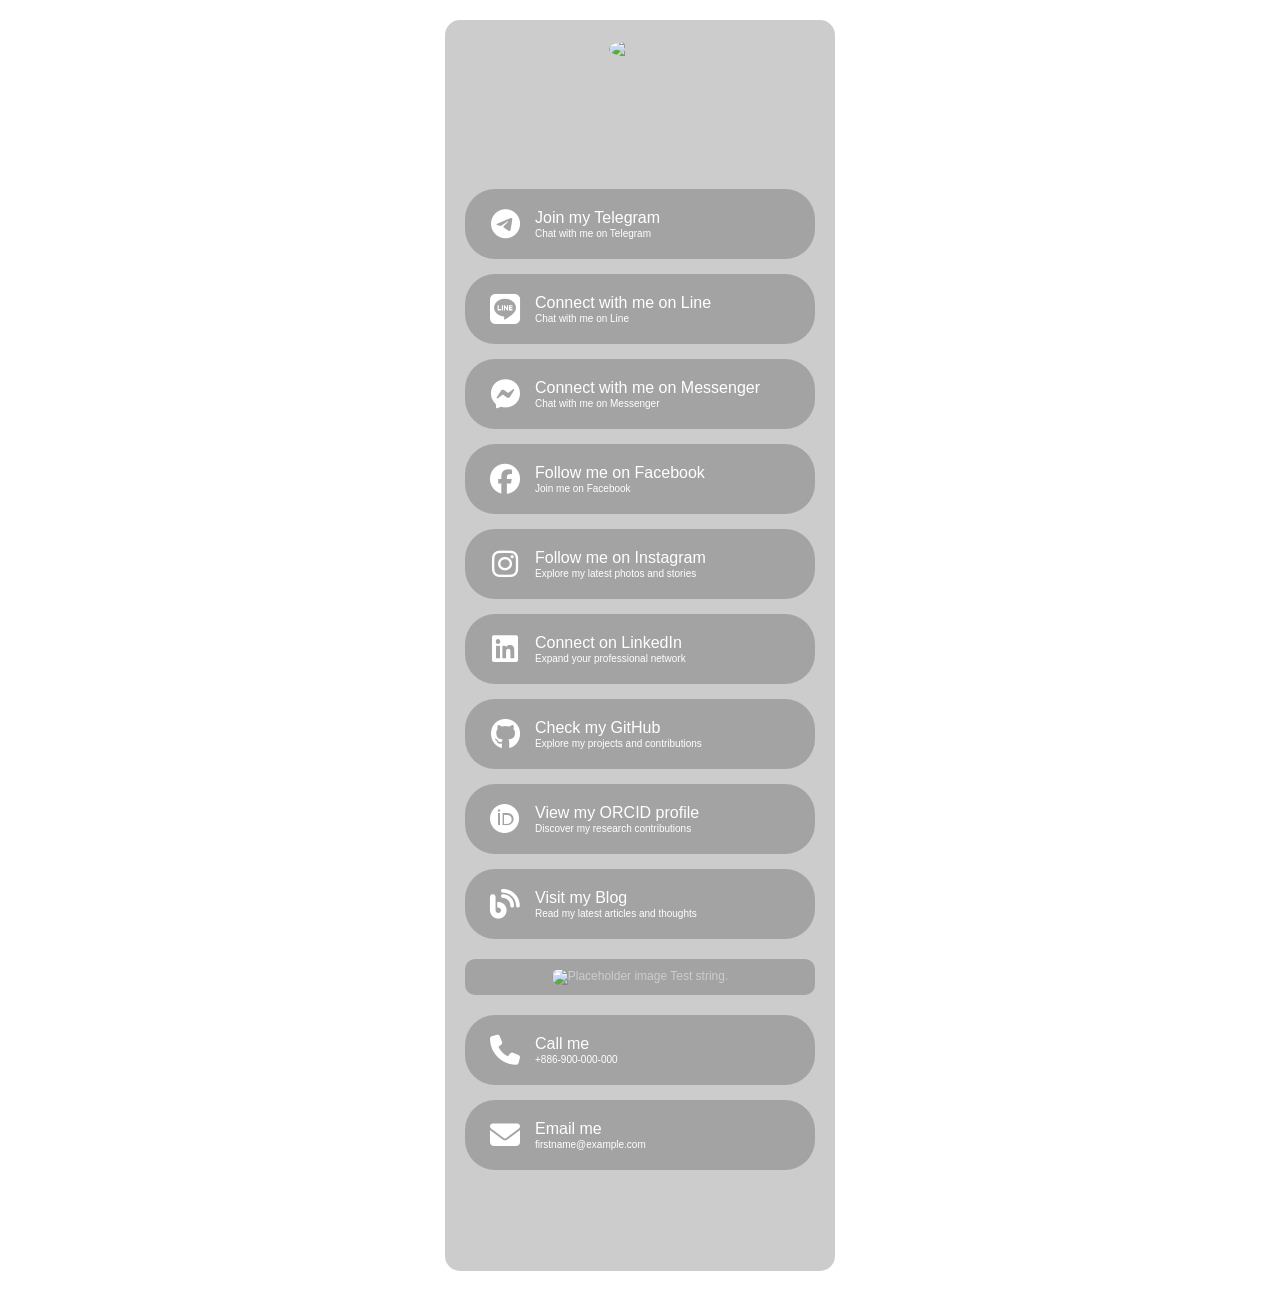
==== index.html @ 539fe985 "✨ Fitst commit." ====
<!DOCTYPE html>
<html lang="en">

<head>
    <meta charset="UTF-8">

    <!-- Page title. -->
    <title>Your page.</title>

    <!-- Use a custom image for the favicon. -->
    <!-- <link rel="icon" href="./assets/avatar.128.png"> -->

    <!-- Use an emoji for the favicon. -->
    <!-- Reference: https://css-tricks.com/emoji-as-a-favicon/ -->
    <link rel="icon"
        href="data:image/svg+xml,<svg xmlns=%22http://www.w3.org/2000/svg%22 viewBox=%220 0 100 100%22><text y=%22.9em%22 font-size=%2290%22>🎓</text></svg>">

    <link rel="stylesheet" href="https://cdnjs.cloudflare.com/ajax/libs/font-awesome/6.6.0/css/all.min.css">

    <style>
        body {

            /* Use a solid color for the background. */
            background-color: #222;

            /* Use a custom image for the background. */
            background: url('./assets/background.jpg') no-repeat center center fixed;

            align-items: center;
            background-size: cover;
            color: #ccc;
            display: flex;
            font-family: Arial, sans-serif;
            justify-content: center;
            margin: 0;
            min-height: 100vh;
        }

        a {
            color: #ccc;
        }

        .container {
            background: #0003;
            border-radius: 15px;
            margin: 20px 20px;
            padding: 20px;
            text-align: center;
            width: 350px;
        }

        .avatar {
            border-radius: 50%;
            height: 120px;
            margin-bottom: 15px;
            width: 120px;
        }

        header h1 {
            margin: 0;
            font-size: 24px;
        }

        header p {
            margin: 0;
            font-size: 16px;
        }

        p.intro {
            font-size: 14px;
            margin-bottom: 20px;
        }

        .block {
            margin-bottom: 20px;
        }

        .link-block a {
            align-items: center;
            background-color: #0003;
            border-radius: 30px;
            color: white;
            display: flex;
            font-size: 16px;
            justify-content: flex-start;
            margin-bottom: 15px;
            min-height: 70px;
            /* 保證按鈕高度足夠放兩行文字 */
            padding: 0 10px 0 10px;
            text-decoration: none;
            transition: background-color 0.3s;
        }

        .link-block a:hover {
            background-color: #0006;
            box-shadow: 0 0 10px #0006;
        }

        .link-block a i {
            font-size: 30px;
            width: 60px;
            text-align: center;
        }

        .link-block .text {
            display: flex;
            flex-direction: column;
            justify-content: center;
            text-align: left;
        }

        .link-block .text .main {
            font-size: 16px;
            line-height: 1.2;
        }

        .link-block .text .sub {
            font-size: 10px;
            line-height: 1.2;
        }

        .image-block a {
            display: block;
            background-color: #0003;
            /* border: 1px solid #ccc; */
            padding: 10px;
            border-radius: 10px;
            text-decoration: none;
            /* color: #333; */
            transition: box-shadow 0.3s;
            font-size: 12px;
        }

        .image-block img {
            width: 100%;
            border-radius: 10px;
        }

        .image-block a:hover {
            background-color: #0006;
            box-shadow: 0 0 10px #0006;
        }

        .empty-block {
            height: 10px;
            /* background-color: #F00; */
        }
    
        p.small-text {
            font-size: 12px;
            line-height: 0.3;
        }
    </style>
</head>

<body>
    <div class="container">
        <!-- Gravatar avatar. -->
        <!-- The link should be https://docs.gravatar.com/api/avatars/images/{hash256_of_your_email}?=120 -->
        <!-- Reference: https://docs.gravatar.com/api/avatars/images/ -->

        <img src="https://gravatar.com/avatar/000000000000000000000000000000000000000000000000000000?s=120"
            alt="Avatar" class="avatar">

        <!-- Name -->
        <header>
            <h1>你的名字</h1>
            <p>Your Name</p>
        </header>

        <!-- Introduction -->
        <p class="intro">Here can give you a brief introduction.<br />
            If it's a little longer, it can be branched.</p>
    
        <!-- Text Block -->
        <!-- <div class="text-block">
            <p>This is a text block where you can write some information or description about yourself or your projects.
            </p>
        </div> -->

        <div class="link-block block">

            <a href="https://t.me/" target="_blank">
                <i class="fab fa-telegram"></i>
                <div class="text">
                    <div class="main">Join my Telegram</div>
                    <div class="sub">Chat with me on Telegram</div>
                </div>
            </a>

            <a href="https://line.me/" target="_blank">
                <i class="fab fa-line"></i>
                <div class="text">
                    <div class="main">Connect with me on Line</div>
                    <div class="sub">Chat with me on Line</div>
                </div>
            </a>

            <a href="https://m.me/" target="_blank">
                <i class="fab fa-facebook-messenger"></i>
                <div class="text">
                    <div class="main">Connect with me on Messenger</div>
                    <div class="sub">Chat with me on Messenger</div>
                </div>
            </a>

            <a href="https://www.facebook.com/" target="_blank">
                <i class="fab fa-facebook"></i>
                <div class="text">
                    <div class="main">Follow me on Facebook</div>
                    <div class="sub">Join me on Facebook</div>
                </div>
            </a>

            <a href="https://www.instagram.com/" target="_blank">
                <i class="fab fa-instagram"></i>
                <div class="text">
                    <div class="main">Follow me on Instagram</div>
                    <div class="sub">Explore my latest photos and stories</div>
                </div>
            </a>

            <a href="https://linkedin.com" target="_blank">
                <i class="fab fa-linkedin"></i>
                <div class="text">
                    <div class="main">Connect on LinkedIn</div>
                    <div class="sub">Expand your professional network</div>
                </div>
            </a>

            <a href="https://github.com/" target="_blank">
                <i class="fab fa-github"></i>
                <div class="text">
                    <div class="main">Check my GitHub</div>
                    <div class="sub">Explore my projects and contributions</div>
                </div>
            </a>

            <a href="https://orcid.org/0000-0000-0000-0000" target="_blank">
                <i class="fab fa-orcid"></i>
                <div class="text">
                    <div class="main">View my ORCID profile</div>
                    <div class="sub">Discover my research contributions</div>
                </div>
            </a>

            <a href="https://undecv.github.io" target="_blank">
                <i class="fa-solid fa-blog"></i>
                <div class="text">
                    <div class="main">Visit my Blog</div>
                    <div class="sub">Read my latest articles and thoughts</div>
                </div>
            </a>

        </div>

        
        <!-- Image Link Block -->
        <div class="image-block block">
            <a href="https://placeholder.com" target="_blank">
                <img src="https://via.placeholder.com/320x180" alt="Placeholder image">
                Test string.
            </a>
        </div>
        
        <div class="link-block block">

            <a href="tel:+886900000000" target="_blank">
                <i class="fa-solid fa-phone"></i>
                <div class="text">
                    <div class="main">Call me</div>
                    <div class="sub">+886-900-000-000</div>
                </div>
            </a>

            <a href="mailto:firstname@example.com" target="_blank">
                <i class="fa-solid fa-envelope"></i>
                <div class="text">
                    <div class="main">Email me</div>
                    <div class="sub">firstname@example.com</div>
                </div>
            </a>

        </div>

        <!-- Empty Block -->
        <div class="empty-block"></div>

        <!-- Text Block -->
        <div class="text-block block">
            <p class="small-text">Webpage design by <a href="https://github.com/undecv">undecV</a>.</p>
            <p class="small-text">You can indicate copyright here.</a>
            </p>
        </div>

    </div>
</body>

</html>
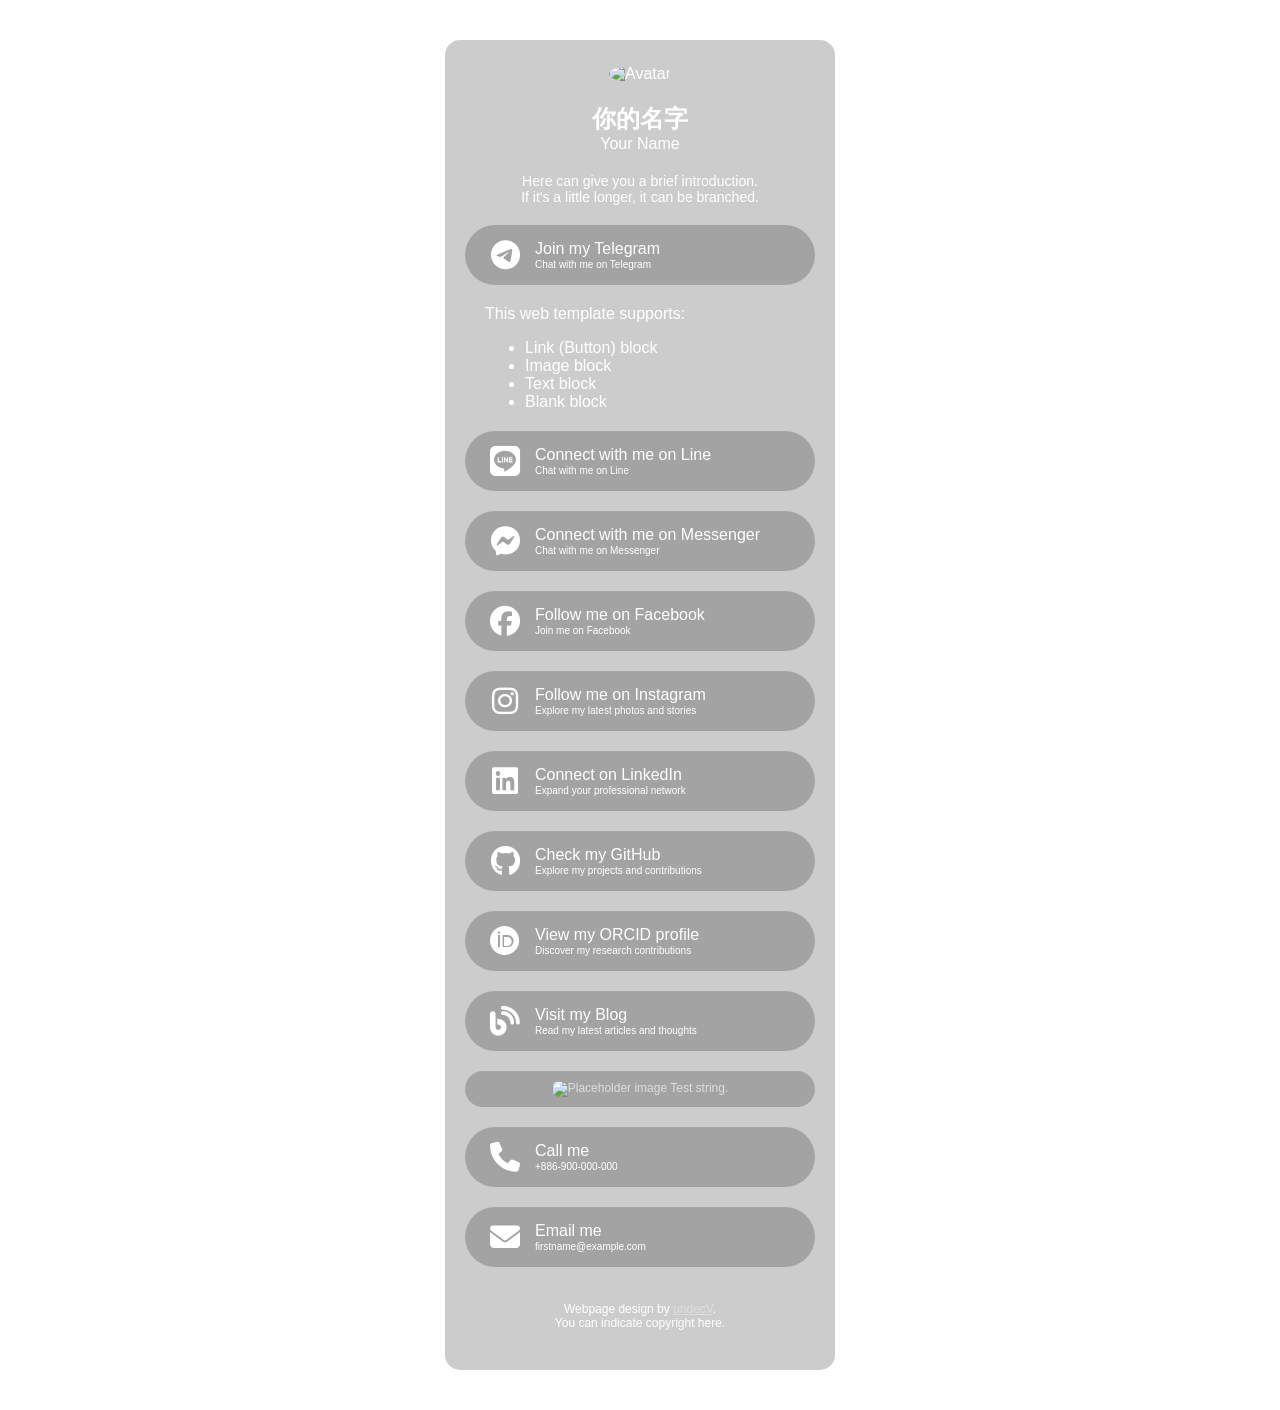
==== commit 3af55e69: "Improve the design." ====
--- a/index.html
+++ b/index.html
@@ -19,16 +19,16 @@
 
     <style>
         body {
-
             /* Use a solid color for the background. */
             background-color: #222;
 
             /* Use a custom image for the background. */
-            background: url('./assets/background.jpg') no-repeat center center fixed;
+            /* background: url('./assets/background.jpg') no-repeat center center fixed; */
+            background: url(https://placehold.co/1920x1080) no-repeat center center fixed;
 
             align-items: center;
             background-size: cover;
-            color: #ccc;
+            color: white;
             display: flex;
             font-family: Arial, sans-serif;
             justify-content: center;
@@ -37,42 +37,70 @@
         }
 
         a {
-            color: #ccc;
+            color: #ddd;
         }
 
         .container {
             background: #0003;
             border-radius: 15px;
-            margin: 20px 20px;
+            margin: 40px 20px;
             padding: 20px;
             text-align: center;
             width: 350px;
+            backdrop-filter: blur(3px);
         }
 
         .avatar {
             border-radius: 50%;
             height: 120px;
-            margin-bottom: 15px;
+            margin: 5px 0 20px 0;
             width: 120px;
         }
 
-        header h1 {
+        header {
+            text-align: center;
+        }
+
+        .block {
+            margin-bottom: 20px;
+        }
+
+        .blank-block {
+            height: 5px;
+            margin-bottom: 10px;
+            /* background-color: #F00; */
+        }
+
+        .text-block {
+            text-align: center;
+            padding: 0 20px 0 20px;
+            font-size: 16px;
+            /* background-color: #F00; */
+        }
+        
+        .text-block p {
+            margin: 0;
+        }
+
+        .text-block.left {
+            text-align: left;
+        }
+        .text-block.small {
+            font-size: 14px;
+        }
+
+        .text-block header h1 {
             margin: 0;
             font-size: 24px;
         }
 
-        header p {
+        .text-block header p {
             margin: 0;
             font-size: 16px;
         }
 
-        p.intro {
-            font-size: 14px;
-            margin-bottom: 20px;
-        }
-
-        .block {
-            margin-bottom: 20px;
+        .text-block footer {
+            font-size: 12px;
         }
 
         .link-block a {
@@ -84,7 +112,7 @@
             font-size: 16px;
             justify-content: flex-start;
             margin-bottom: 15px;
-            min-height: 70px;
+            min-height: 60px;
             /* 保證按鈕高度足夠放兩行文字 */
             padding: 0 10px 0 10px;
             text-decoration: none;
@@ -124,7 +152,7 @@
             background-color: #0003;
             /* border: 1px solid #ccc; */
             padding: 10px;
-            border-radius: 10px;
+            border-radius: 30px;
             text-decoration: none;
             /* color: #333; */
             transition: box-shadow 0.3s;
@@ -133,22 +161,12 @@
 
         .image-block img {
             width: 100%;
-            border-radius: 10px;
+            border-radius: 20px;
         }
 
         .image-block a:hover {
             background-color: #0006;
             box-shadow: 0 0 10px #0006;
-        }
-
-        .empty-block {
-            height: 10px;
-            /* background-color: #F00; */
-        }
-    
-        p.small-text {
-            font-size: 12px;
-            line-height: 0.3;
         }
     </style>
 </head>
@@ -159,19 +177,22 @@
         <!-- The link should be https://docs.gravatar.com/api/avatars/images/{hash256_of_your_email}?=120 -->
         <!-- Reference: https://docs.gravatar.com/api/avatars/images/ -->
 
-        <img src="https://gravatar.com/avatar/000000000000000000000000000000000000000000000000000000?s=120"
-            alt="Avatar" class="avatar">
+        <img src="https://gravatar.com/avatar/000000000000000000000000000000000000000000000000000000?s=120" alt="Avatar"
+            class="avatar">
 
         <!-- Name -->
-        <header>
-            <h1>你的名字</h1>
-            <p>Your Name</p>
-        </header>
-
-        <!-- Introduction -->
-        <p class="intro">Here can give you a brief introduction.<br />
-            If it's a little longer, it can be branched.</p>
-    
+        <div class="text-block block">
+            <header>
+                <h1>你的名字</h1>
+                <p>Your Name</p>
+            </header>
+        </div>
+
+        <!-- Text Block -->
+        <div class="text-block block small">
+            <p>Here can give you a brief introduction.<br />If it's a little longer, it can be branched.</p>
+        </div>
+
         <!-- Text Block -->
         <!-- <div class="text-block">
             <p>This is a text block where you can write some information or description about yourself or your projects.
@@ -179,7 +200,6 @@
         </div> -->
 
         <div class="link-block block">
-
             <a href="https://t.me/" target="_blank">
                 <i class="fab fa-telegram"></i>
                 <div class="text">
@@ -187,7 +207,20 @@
                     <div class="sub">Chat with me on Telegram</div>
                 </div>
             </a>
-
+        </div>
+
+        <!-- Text Block -->
+        <div class="text-block block left">
+            <p>This web template supports:</p>
+            <ul>
+                <li>Link (Button) block</li>
+                <li>Image block</li>
+                <li>Text block</li>
+                <li>Blank block</li>
+            </ul>
+        </div>
+
+        <div class="link-block block">
             <a href="https://line.me/" target="_blank">
                 <i class="fab fa-line"></i>
                 <div class="text">
@@ -195,7 +228,9 @@
                     <div class="sub">Chat with me on Line</div>
                 </div>
             </a>
-
+        </div>
+
+        <div class="link-block block">
             <a href="https://m.me/" target="_blank">
                 <i class="fab fa-facebook-messenger"></i>
                 <div class="text">
@@ -203,7 +238,9 @@
                     <div class="sub">Chat with me on Messenger</div>
                 </div>
             </a>
-
+        </div>
+
+        <div class="link-block block">
             <a href="https://www.facebook.com/" target="_blank">
                 <i class="fab fa-facebook"></i>
                 <div class="text">
@@ -211,7 +248,9 @@
                     <div class="sub">Join me on Facebook</div>
                 </div>
             </a>
-
+        </div>
+
+        <div class="link-block block">
             <a href="https://www.instagram.com/" target="_blank">
                 <i class="fab fa-instagram"></i>
                 <div class="text">
@@ -219,7 +258,9 @@
                     <div class="sub">Explore my latest photos and stories</div>
                 </div>
             </a>
-
+        </div>
+
+        <div class="link-block block">
             <a href="https://linkedin.com" target="_blank">
                 <i class="fab fa-linkedin"></i>
                 <div class="text">
@@ -227,7 +268,9 @@
                     <div class="sub">Expand your professional network</div>
                 </div>
             </a>
-
+        </div>
+
+        <div class="link-block block">
             <a href="https://github.com/" target="_blank">
                 <i class="fab fa-github"></i>
                 <div class="text">
@@ -235,7 +278,9 @@
                     <div class="sub">Explore my projects and contributions</div>
                 </div>
             </a>
-
+        </div>
+
+        <div class="link-block block">
             <a href="https://orcid.org/0000-0000-0000-0000" target="_blank">
                 <i class="fab fa-orcid"></i>
                 <div class="text">
@@ -243,7 +288,9 @@
                     <div class="sub">Discover my research contributions</div>
                 </div>
             </a>
-
+        </div>
+
+        <div class="link-block block">
             <a href="https://undecv.github.io" target="_blank">
                 <i class="fa-solid fa-blog"></i>
                 <div class="text">
@@ -251,20 +298,17 @@
                     <div class="sub">Read my latest articles and thoughts</div>
                 </div>
             </a>
-
-        </div>
-
-        
+        </div>
+
         <!-- Image Link Block -->
         <div class="image-block block">
-            <a href="https://placeholder.com" target="_blank">
-                <img src="https://via.placeholder.com/320x180" alt="Placeholder image">
+            <a href="https://placehold.co/" target="_blank">
+                <img src="https://placehold.co/320x180" alt="Placeholder image">
                 Test string.
             </a>
         </div>
-        
-        <div class="link-block block">
-
+
+        <div class="link-block block">
             <a href="tel:+886900000000" target="_blank">
                 <i class="fa-solid fa-phone"></i>
                 <div class="text">
@@ -272,7 +316,9 @@
                     <div class="sub">+886-900-000-000</div>
                 </div>
             </a>
-
+        </div>
+
+        <div class="link-block block">
             <a href="mailto:firstname@example.com" target="_blank">
                 <i class="fa-solid fa-envelope"></i>
                 <div class="text">
@@ -283,16 +329,16 @@
 
         </div>
 
-        <!-- Empty Block -->
-        <div class="empty-block"></div>
+        <!-- Blank Block -->
+        <div class="blank-block"></div>
 
         <!-- Text Block -->
         <div class="text-block block">
-            <p class="small-text">Webpage design by <a href="https://github.com/undecv">undecV</a>.</p>
-            <p class="small-text">You can indicate copyright here.</a>
-            </p>
-        </div>
-
+            <footer>
+                <p class="footer">Webpage design by <a href="https://github.com/undecv">undecV</a>.</p>
+                <p class="footer">You can indicate copyright here.</p>
+            </footer>
+        </div>
     </div>
 </body>
 
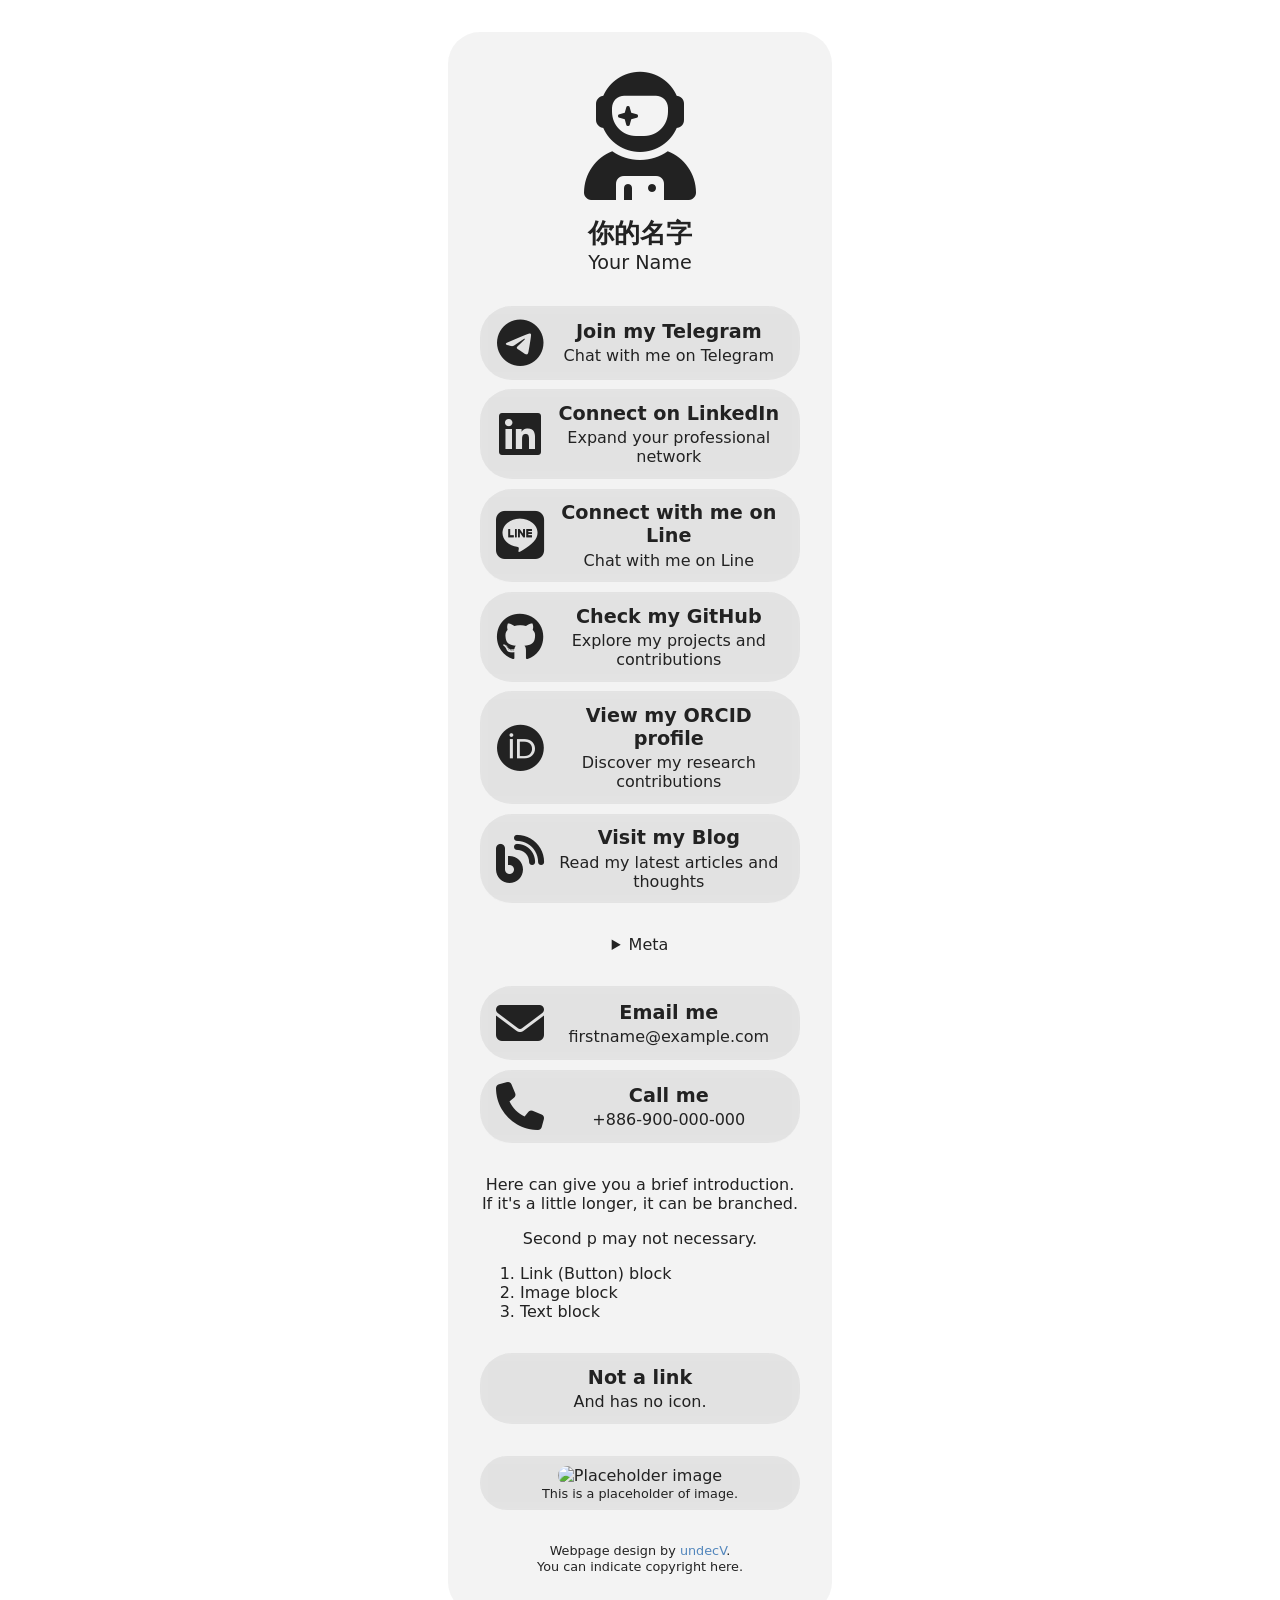
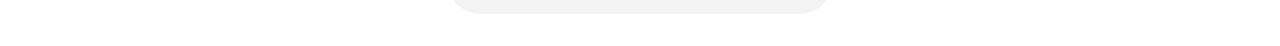
==== commit f22b30a4: "refactor(core): complete rewrite of the architecture" ====
--- a/index.html
+++ b/index.html
@@ -3,6 +3,7 @@
 
 <head>
     <meta charset="UTF-8">
+    <meta name="viewport" content="width=device-width, initial-scale=1.0">
 
     <!-- Page title. -->
     <title>Your page.</title>
@@ -15,328 +16,183 @@
     <link rel="icon"
         href="data:image/svg+xml,<svg xmlns=%22http://www.w3.org/2000/svg%22 viewBox=%220 0 100 100%22><text y=%22.9em%22 font-size=%2290%22>🎓</text></svg>">
 
-    <link rel="stylesheet" href="https://cdnjs.cloudflare.com/ajax/libs/font-awesome/6.6.0/css/all.min.css">
-
-    <style>
-        body {
-            /* Use a solid color for the background. */
-            background-color: #222;
-
-            /* Use a custom image for the background. */
-            /* background: url('./assets/background.jpg') no-repeat center center fixed; */
-            background: url(https://placehold.co/1920x1080) no-repeat center center fixed;
-
-            align-items: center;
-            background-size: cover;
-            color: white;
-            display: flex;
-            font-family: Arial, sans-serif;
-            justify-content: center;
-            margin: 0;
-            min-height: 100vh;
-        }
-
-        a {
-            color: #ddd;
-        }
-
-        .container {
-            background: #0003;
-            border-radius: 15px;
-            margin: 40px 20px;
-            padding: 20px;
-            text-align: center;
-            width: 350px;
-            backdrop-filter: blur(3px);
-        }
-
-        .avatar {
-            border-radius: 50%;
-            height: 120px;
-            margin: 5px 0 20px 0;
-            width: 120px;
-        }
-
-        header {
-            text-align: center;
-        }
-
-        .block {
-            margin-bottom: 20px;
-        }
-
-        .blank-block {
-            height: 5px;
-            margin-bottom: 10px;
-            /* background-color: #F00; */
-        }
-
-        .text-block {
-            text-align: center;
-            padding: 0 20px 0 20px;
-            font-size: 16px;
-            /* background-color: #F00; */
-        }
-        
-        .text-block p {
-            margin: 0;
-        }
-
-        .text-block.left {
-            text-align: left;
-        }
-        .text-block.small {
-            font-size: 14px;
-        }
-
-        .text-block header h1 {
-            margin: 0;
-            font-size: 24px;
-        }
-
-        .text-block header p {
-            margin: 0;
-            font-size: 16px;
-        }
-
-        .text-block footer {
-            font-size: 12px;
-        }
-
-        .link-block a {
-            align-items: center;
-            background-color: #0003;
-            border-radius: 30px;
-            color: white;
-            display: flex;
-            font-size: 16px;
-            justify-content: flex-start;
-            margin-bottom: 15px;
-            min-height: 60px;
-            /* 保證按鈕高度足夠放兩行文字 */
-            padding: 0 10px 0 10px;
-            text-decoration: none;
-            transition: background-color 0.3s;
-        }
-
-        .link-block a:hover {
-            background-color: #0006;
-            box-shadow: 0 0 10px #0006;
-        }
-
-        .link-block a i {
-            font-size: 30px;
-            width: 60px;
-            text-align: center;
-        }
-
-        .link-block .text {
-            display: flex;
-            flex-direction: column;
-            justify-content: center;
-            text-align: left;
-        }
-
-        .link-block .text .main {
-            font-size: 16px;
-            line-height: 1.2;
-        }
-
-        .link-block .text .sub {
-            font-size: 10px;
-            line-height: 1.2;
-        }
-
-        .image-block a {
-            display: block;
-            background-color: #0003;
-            /* border: 1px solid #ccc; */
-            padding: 10px;
-            border-radius: 30px;
-            text-decoration: none;
-            /* color: #333; */
-            transition: box-shadow 0.3s;
-            font-size: 12px;
-        }
-
-        .image-block img {
-            width: 100%;
-            border-radius: 20px;
-        }
-
-        .image-block a:hover {
-            background-color: #0006;
-            box-shadow: 0 0 10px #0006;
-        }
-    </style>
+    <link rel="stylesheet" href="https://cdnjs.cloudflare.com/ajax/libs/font-awesome/6.7.2/css/all.min.css"
+        integrity="sha512-Evv84Mr4kqVGRNSgIGL/F/aIDqQb7xQ2vcrdIwxfjThSH8CSR7PBEakCr51Ck+w+/U6swU2Im1vVX0SVk9ABhg=="
+        crossorigin="anonymous" referrerpolicy="no-referrer" />
+    <link rel="stylesheet" href="links.css">
 </head>
 
 <body>
     <div class="container">
-        <!-- Gravatar avatar. -->
-        <!-- The link should be https://docs.gravatar.com/api/avatars/images/{hash256_of_your_email}?=120 -->
-        <!-- Reference: https://docs.gravatar.com/api/avatars/images/ -->
-
-        <img src="https://gravatar.com/avatar/000000000000000000000000000000000000000000000000000000?s=120" alt="Avatar"
-            class="avatar">
-
-        <!-- Name -->
-        <div class="text-block block">
-            <header>
-                <h1>你的名字</h1>
-                <p>Your Name</p>
-            </header>
-        </div>
-
-        <!-- Text Block -->
-        <div class="text-block block small">
-            <p>Here can give you a brief introduction.<br />If it's a little longer, it can be branched.</p>
-        </div>
-
-        <!-- Text Block -->
-        <!-- <div class="text-block">
-            <p>This is a text block where you can write some information or description about yourself or your projects.
-            </p>
-        </div> -->
-
-        <div class="link-block block">
-            <a href="https://t.me/" target="_blank">
-                <i class="fab fa-telegram"></i>
-                <div class="text">
-                    <div class="main">Join my Telegram</div>
-                    <div class="sub">Chat with me on Telegram</div>
-                </div>
-            </a>
-        </div>
-
-        <!-- Text Block -->
-        <div class="text-block block left">
-            <p>This web template supports:</p>
-            <ul>
-                <li>Link (Button) block</li>
-                <li>Image block</li>
-                <li>Text block</li>
-                <li>Blank block</li>
-            </ul>
-        </div>
-
-        <div class="link-block block">
-            <a href="https://line.me/" target="_blank">
-                <i class="fab fa-line"></i>
-                <div class="text">
-                    <div class="main">Connect with me on Line</div>
-                    <div class="sub">Chat with me on Line</div>
-                </div>
-            </a>
-        </div>
-
-        <div class="link-block block">
-            <a href="https://m.me/" target="_blank">
-                <i class="fab fa-facebook-messenger"></i>
-                <div class="text">
-                    <div class="main">Connect with me on Messenger</div>
-                    <div class="sub">Chat with me on Messenger</div>
-                </div>
-            </a>
-        </div>
-
-        <div class="link-block block">
-            <a href="https://www.facebook.com/" target="_blank">
-                <i class="fab fa-facebook"></i>
-                <div class="text">
-                    <div class="main">Follow me on Facebook</div>
-                    <div class="sub">Join me on Facebook</div>
-                </div>
-            </a>
-        </div>
-
-        <div class="link-block block">
-            <a href="https://www.instagram.com/" target="_blank">
-                <i class="fab fa-instagram"></i>
-                <div class="text">
-                    <div class="main">Follow me on Instagram</div>
-                    <div class="sub">Explore my latest photos and stories</div>
-                </div>
-            </a>
-        </div>
-
-        <div class="link-block block">
-            <a href="https://linkedin.com" target="_blank">
-                <i class="fab fa-linkedin"></i>
-                <div class="text">
-                    <div class="main">Connect on LinkedIn</div>
-                    <div class="sub">Expand your professional network</div>
-                </div>
-            </a>
-        </div>
-
-        <div class="link-block block">
-            <a href="https://github.com/" target="_blank">
-                <i class="fab fa-github"></i>
-                <div class="text">
-                    <div class="main">Check my GitHub</div>
-                    <div class="sub">Explore my projects and contributions</div>
-                </div>
-            </a>
-        </div>
-
-        <div class="link-block block">
-            <a href="https://orcid.org/0000-0000-0000-0000" target="_blank">
-                <i class="fab fa-orcid"></i>
-                <div class="text">
-                    <div class="main">View my ORCID profile</div>
-                    <div class="sub">Discover my research contributions</div>
-                </div>
-            </a>
-        </div>
-
-        <div class="link-block block">
-            <a href="https://undecv.github.io" target="_blank">
-                <i class="fa-solid fa-blog"></i>
-                <div class="text">
-                    <div class="main">Visit my Blog</div>
-                    <div class="sub">Read my latest articles and thoughts</div>
-                </div>
-            </a>
-        </div>
-
-        <!-- Image Link Block -->
-        <div class="image-block block">
-            <a href="https://placehold.co/" target="_blank">
-                <img src="https://placehold.co/320x180" alt="Placeholder image">
-                Test string.
-            </a>
-        </div>
-
-        <div class="link-block block">
-            <a href="tel:+886900000000" target="_blank">
-                <i class="fa-solid fa-phone"></i>
-                <div class="text">
-                    <div class="main">Call me</div>
-                    <div class="sub">+886-900-000-000</div>
-                </div>
-            </a>
-        </div>
-
-        <div class="link-block block">
-            <a href="mailto:firstname@example.com" target="_blank">
-                <i class="fa-solid fa-envelope"></i>
-                <div class="text">
-                    <div class="main">Email me</div>
-                    <div class="sub">firstname@example.com</div>
-                </div>
-            </a>
-
-        </div>
-
-        <!-- Blank Block -->
-        <div class="blank-block"></div>
-
-        <!-- Text Block -->
-        <div class="text-block block">
-            <footer>
-                <p class="footer">Webpage design by <a href="https://github.com/undecv">undecV</a>.</p>
-                <p class="footer">You can indicate copyright here.</p>
+        <div class="section">
+            <div class="header-block">
+                <div class="icon">
+                    <!-- <img src="https://gravatar.com/avatar/000000000000000000000000000000000000000000000000000000?s=2048" alt="Avatar" class="avatar"> -->
+                    <i class="fa-solid fa-user-astronaut"></i>
+                </div>
+                <header class="text">
+                    <h1>你的名字</h1>
+                    <p>Your Name</p>
+                </header>
+            </div>
+        </div>
+
+        <div class="section">
+            <a class="link-block" href="https://t.me/" target="_blank">
+                <div class="icon">
+                    <i class="fab fa-telegram"></i>
+                </div>
+                <div class="text">
+                    <h2>Join my Telegram</h2>
+                    <p>Chat with me on Telegram</p>
+                </div>
+            </a>
+
+            <a class="link-block" href="https://linkedin.com" target="_blank">
+                <div class="icon">
+                    <i class="fab fa-linkedin"></i>
+                </div>
+                <div class="text">
+                    <h2>Connect on LinkedIn</h2>
+                    <p>Expand your professional network</p>
+                </div>
+            </a>
+
+            <a class="link-block" href="https://line.me/" target="_blank">
+                <div class="icon">
+                    <i class="fab fa-line"></i>
+                </div>
+                <div class="text">
+                    <h2>Connect with me on Line</h2>
+                    <p>Chat with me on Line</p>
+                </div>
+            </a>
+
+            <a class="link-block" href="https://github.com/" target="_blank">
+                <div class="icon">
+                    <i class="fab fa-github"></i>
+                </div>
+                <div class="text">
+                    <h2>Check my GitHub</h2>
+                    <p>Explore my projects and contributions</p>
+                </div>
+            </a>
+
+            <a class="link-block" href="https://orcid.org/0000-0000-0000-0000" target="_blank">
+                <div class="icon">
+                    <i class="fab fa-orcid"></i>
+                </div>
+                <div class="text">
+                    <h2>View my ORCID profile</h2>
+                    <p>Discover my research contributions</p>
+                </div>
+            </a>
+
+            <a class="link-block" href="https://undecv.github.io" target="_blank">
+                <div class="icon">
+                    <i class="fa-solid fa-blog"></i>
+                </div>
+                <div class="text">
+                    <h2>Visit my Blog</h2>
+                    <p>Read my latest articles and thoughts</p>
+                </div>
+            </a>
+        </div>
+
+        <details>
+            <summary>Meta</summary>
+            <div class="section">
+                <a class="link-block" href="https://m.me/" target="_blank">
+                    <div class="icon">
+                        <i class="fab fa-facebook-messenger"></i>
+                    </div>
+                    <div class="text">
+                        <h2>Connect with me on Messenger</h2>
+                        <p>Chat with me on Messenger</p>
+                    </div>
+                </a>
+
+                <a class="link-block" href="https://www.facebook.com/" target="_blank">
+                    <div class="icon">
+                        <i class="fab fa-facebook"></i>
+                    </div>
+                    <div class="text">
+                        <h2>Follow me on Facebook</h2>
+                        <p>Join me on Facebook</p>
+                    </div>
+                </a>
+
+                <a class="link-block" href="https://www.instagram.com/" target="_blank">
+                    <div class="icon">
+                        <i class="fab fa-instagram"></i>
+                    </div>
+                    <div class="text">
+                        <h2>Follow me on Instagram</h2>
+                        <p>Explore my latest photos and stories</p>
+                    </div>
+                </a>
+            </div>
+        </details>
+
+        <div class="section">
+            <a class="link-block" href="mailto:firstname@example.com" target="_blank">
+                <div class="icon">
+                    <i class="fa-solid fa-envelope"></i>
+                </div>
+                <div class="text">
+                    <h2>Email me</h2>
+                    <p>firstname@example.com</p>
+                </div>
+            </a>
+
+            <a class="link-block" href="tel:+886900000000" target="_blank">
+                <div class="icon">
+                    <i class="fa-solid fa-phone"></i>
+                </div>
+                <div class="text">
+                    <h2>Call me</h2>
+                    <p>+886-900-000-000</p>
+                </div>
+            </a>
+        </div>
+
+        <div class="section">
+            <article class="text-block">
+                <p>Here can give you a brief introduction.<br />
+                    If it's a little longer, it can be branched.</p>
+                <p>Second p may not necessary.</p>
+                <ol>
+                    <li>Link (Button) block</li>
+                    <li>Image block</li>
+                    <li>Text block</li>
+                </ol>
+            </article>
+        </div>
+
+        <div class="section">
+            <div class="link-block">
+                <div class="text">
+                    <h2>Not a link</h2>
+                    <p>And has no icon.</p>
+                </div>
+            </div>
+        </div>
+
+        <div class="section">
+            <a class="image-block" href="https://github.com/" target="_blank">
+                <div class="image">
+                    <img src="https://placehold.co/320x180" alt="Placeholder image">
+                </div>
+                <div class="text">
+                    <p><small>This is a placeholder of image.</small></p>
+                </div>
+            </a>
+        </div>
+
+        <div class="section">
+            <footer class="footer-block">
+                <p><small>Webpage design by <a href="https://github.com/undecv">undecV</a>.</small></p>
+                <p><small>You can indicate copyright here.</small></p>
             </footer>
         </div>
     </div>
--- a/links.css
+++ b/links.css
@@ -0,0 +1,207 @@
+:root {
+  --border-radius: 2rem;
+}
+
+:root {
+  --bg-color: #fff;
+  --text-color: #222;
+  --container-bg-color: #eeea;
+  --block-bg: #ddda;
+  --block-hover-bg: #ccca;
+  --link-color: #5286bc;
+  --link-active-color: #9c71b7;
+}
+
+@media (prefers-color-scheme: dark) {
+  :root {
+    --bg-color: #222;
+    --text-color: #fff;
+    --container-bg-color: #333a;
+    --block-bg: #444a;
+    --block-hover-bg: #555a;
+    --link-color: #8cb6e1;
+    --link-active-color: #cfabdf;
+  }
+}
+body {
+  background: url(https://placehold.co/1920x1080) no-repeat center center fixed;
+  margin: 0;
+  font-family: system-ui, sans-serif;
+  background-color: var(--bg-color);
+  background-size: cover;
+  display: flex;
+  justify-content: center;
+  align-items: center;
+  min-height: 100vh;
+  color: var(--text-color);
+}
+
+div.container {
+  background: var(--container-bg-color);
+  border-radius: var(--border-radius);
+  margin: 2rem 1rem;
+  padding: 2.5rem 2rem;
+  text-align: center;
+  min-width: 20rem;
+  width: 20rem;
+  -webkit-backdrop-filter: blur(3px);
+          backdrop-filter: blur(3px);
+  display: flex;
+  flex-direction: column;
+  justify-content: center;
+  gap: 2rem;
+}
+
+.header-block {
+  display: flex;
+  align-items: center;
+  flex-direction: column;
+  justify-content: center;
+}
+.header-block .icon {
+  display: flex;
+  align-items: center;
+  text-align: center;
+  margin: 0 0 1rem 0;
+}
+.header-block .icon img {
+  border-radius: 50%;
+  width: 8rem;
+  aspect-ratio: 1/1;
+  -o-object-fit: cover;
+     object-fit: cover;
+}
+.header-block .icon i {
+  font-size: 8rem;
+  color: var(--text-color);
+}
+.header-block .text h1 {
+  margin: 0;
+  font-size: 1.6em;
+}
+.header-block .text p {
+  margin: 0;
+  font-size: 1.2em;
+}
+
+.section {
+  display: flex;
+  flex-direction: column;
+  justify-content: center;
+  gap: 0.6rem;
+  height: auto;
+}
+
+.link-block {
+  border-radius: var(--border-radius);
+  background-color: var(--block-bg);
+  color: var(--text-color);
+  -webkit-backdrop-filter: blur(3px);
+          backdrop-filter: blur(3px);
+  display: flex;
+  align-items: center;
+  padding: 0.8rem 1rem;
+  text-decoration: none;
+  transition: background-color 0.3s ease;
+  max-width: 100%;
+  gap: 0.6rem;
+}
+.link-block:hover {
+  background-color: var(--block-hover-bg);
+  box-shadow: 0 0 1rem var(--block-hover-bg);
+}
+.link-block div.icon {
+  display: flex;
+  align-items: center;
+  justify-content: center;
+  width: 3rem;
+  text-align: center;
+}
+.link-block div.icon img {
+  border-radius: 50%;
+  width: 3rem;
+  aspect-ratio: 1/1;
+  -o-object-fit: cover;
+     object-fit: cover;
+}
+.link-block div.icon i {
+  font-size: 3rem;
+  width: 3rem;
+  text-align: center;
+  color: var(--text-color);
+}
+.link-block div.text {
+  display: flex;
+  flex-direction: column;
+  justify-content: center;
+  width: 100%;
+}
+.link-block div.text h2 {
+  font-weight: 600;
+  font-size: 1.2rem;
+  margin: 0 0 0.2rem 0;
+}
+.link-block div.text p {
+  font-size: 1rem;
+  margin: 0;
+}
+
+.text-block {
+  display: flex;
+  flex-direction: column;
+  justify-content: center;
+  gap: 1rem;
+}
+.text-block p {
+  margin: 0;
+}
+.text-block ul, .text-block ol {
+  margin: 0;
+  text-align: left;
+}
+
+.image-block {
+  border-radius: var(--border-radius);
+  background-color: var(--block-bg);
+  color: var(--text-color);
+  -webkit-backdrop-filter: blur(3px);
+          backdrop-filter: blur(3px);
+  align-items: center;
+  padding: 0.6rem 0.6rem;
+  text-decoration: none;
+  transition: background-color 0.3s ease;
+  max-width: 100%;
+}
+.image-block:hover {
+  background-color: var(--block-hover-bg);
+  box-shadow: 0 0 1rem var(--block-hover-bg);
+}
+.image-block .image img {
+  width: 100%;
+  border-radius: var(--border-radius);
+  -o-object-fit: cover;
+     object-fit: cover;
+}
+.image-block .text p {
+  color: var(--text-color);
+  margin: 0;
+  line-height: 1;
+}
+
+.footer-block p {
+  margin: 0;
+  line-height: 1;
+}
+
+details[open] > summary {
+  margin-bottom: 0.6rem;
+}
+
+small {
+  font-size: 0.8rem;
+}
+
+a {
+  color: var(--link-color);
+  text-decoration: none;
+}/*# sourceMappingURL=links.css.map */
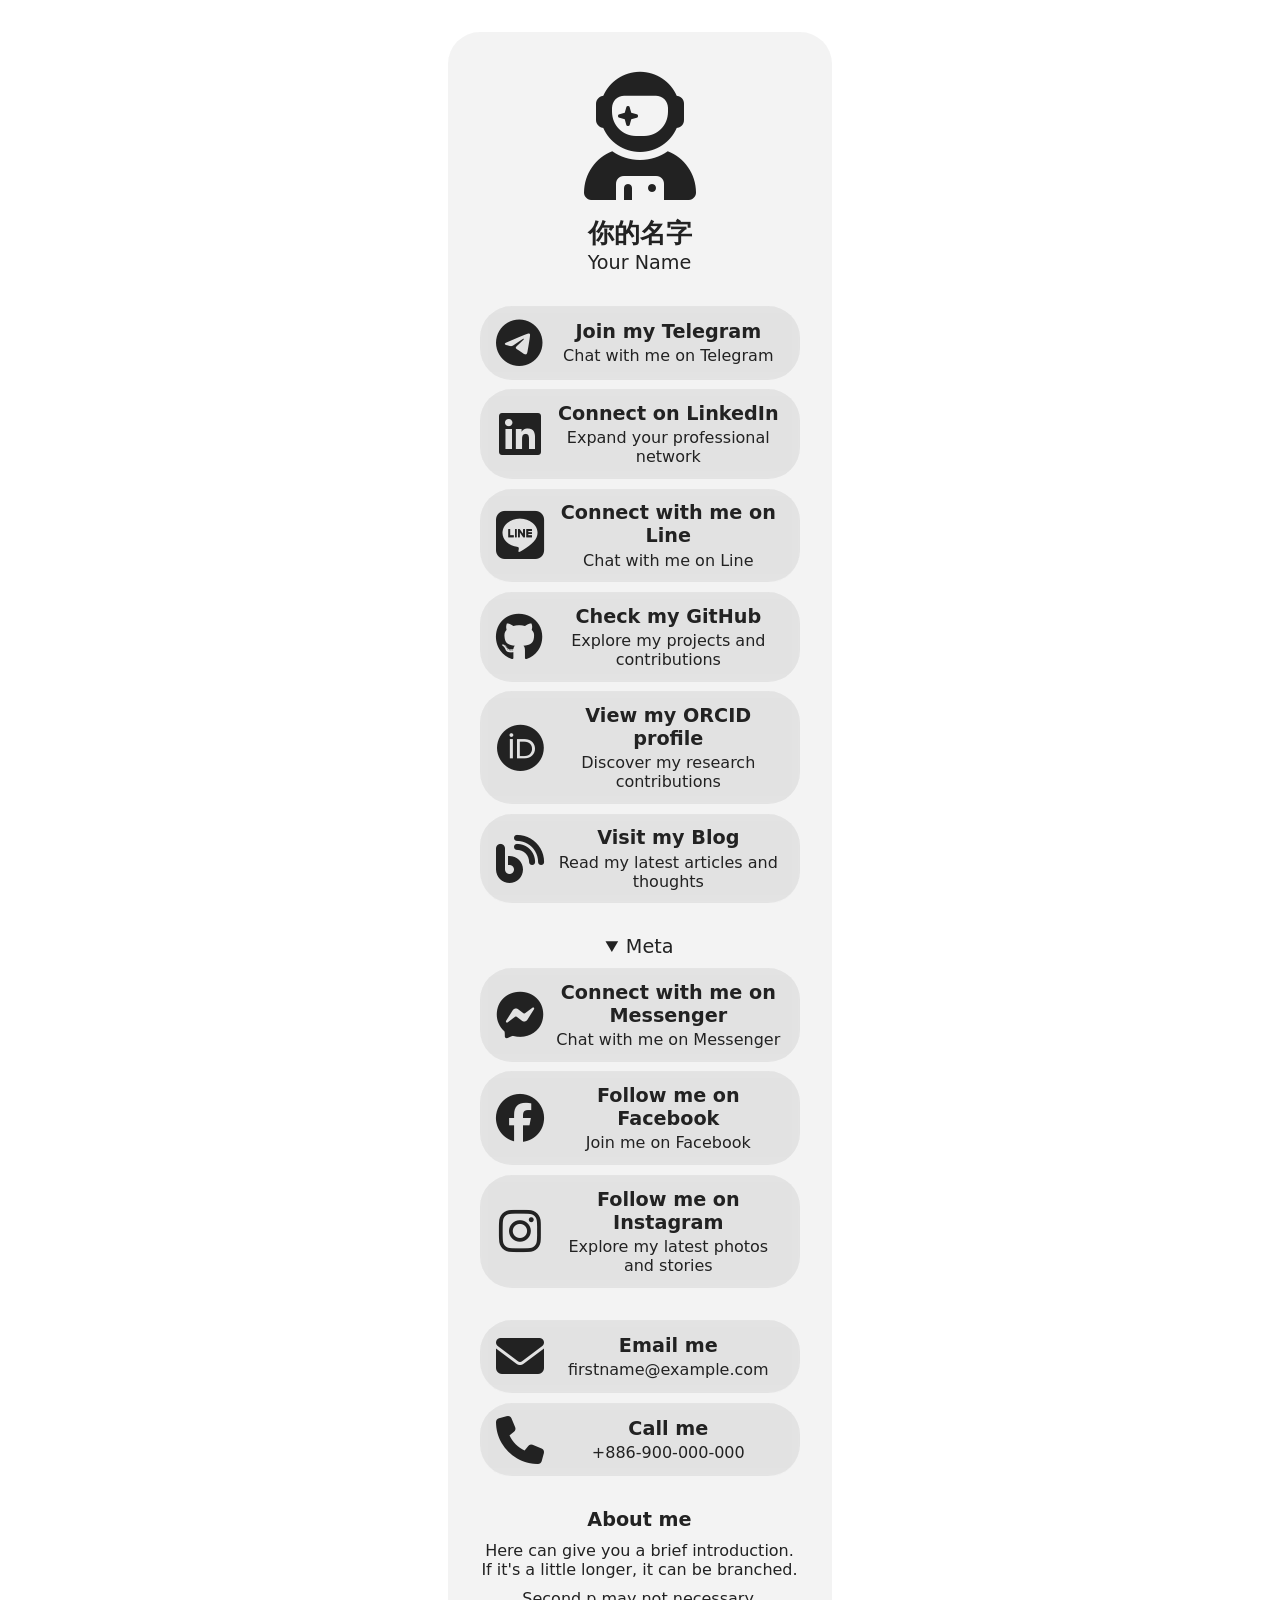
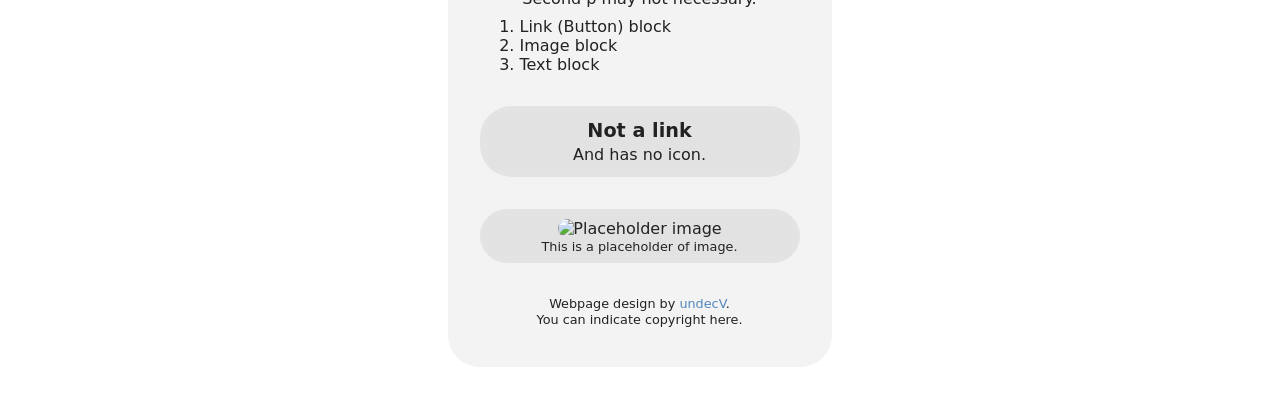
==== commit d81e5fc7: "Improved style." ====
--- a/index.html
+++ b/index.html
@@ -99,7 +99,7 @@
             </a>
         </div>
 
-        <details>
+        <details open="">
             <summary>Meta</summary>
             <div class="section">
                 <a class="link-block" href="https://m.me/" target="_blank">
@@ -158,6 +158,7 @@
 
         <div class="section">
             <article class="text-block">
+                <h2>About me</h2>
                 <p>Here can give you a brief introduction.<br />
                     If it's a little longer, it can be branched.</p>
                 <p>Second p may not necessary.</p>
--- a/links.css
+++ b/links.css
@@ -150,12 +150,18 @@
   display: flex;
   flex-direction: column;
   justify-content: center;
-  gap: 1rem;
+  gap: 0.6rem;
+}
+.text-block h2 {
+  font-weight: 600;
+  font-size: 1.2rem;
+  margin: 0;
 }
 .text-block p {
   margin: 0;
 }
-.text-block ul, .text-block ol {
+.text-block ul,
+.text-block ol {
   margin: 0;
   text-align: left;
 }
@@ -193,6 +199,10 @@
   line-height: 1;
 }
 
+summary {
+  font-size: 1.2rem;
+}
+
 details[open] > summary {
   margin-bottom: 0.6rem;
 }
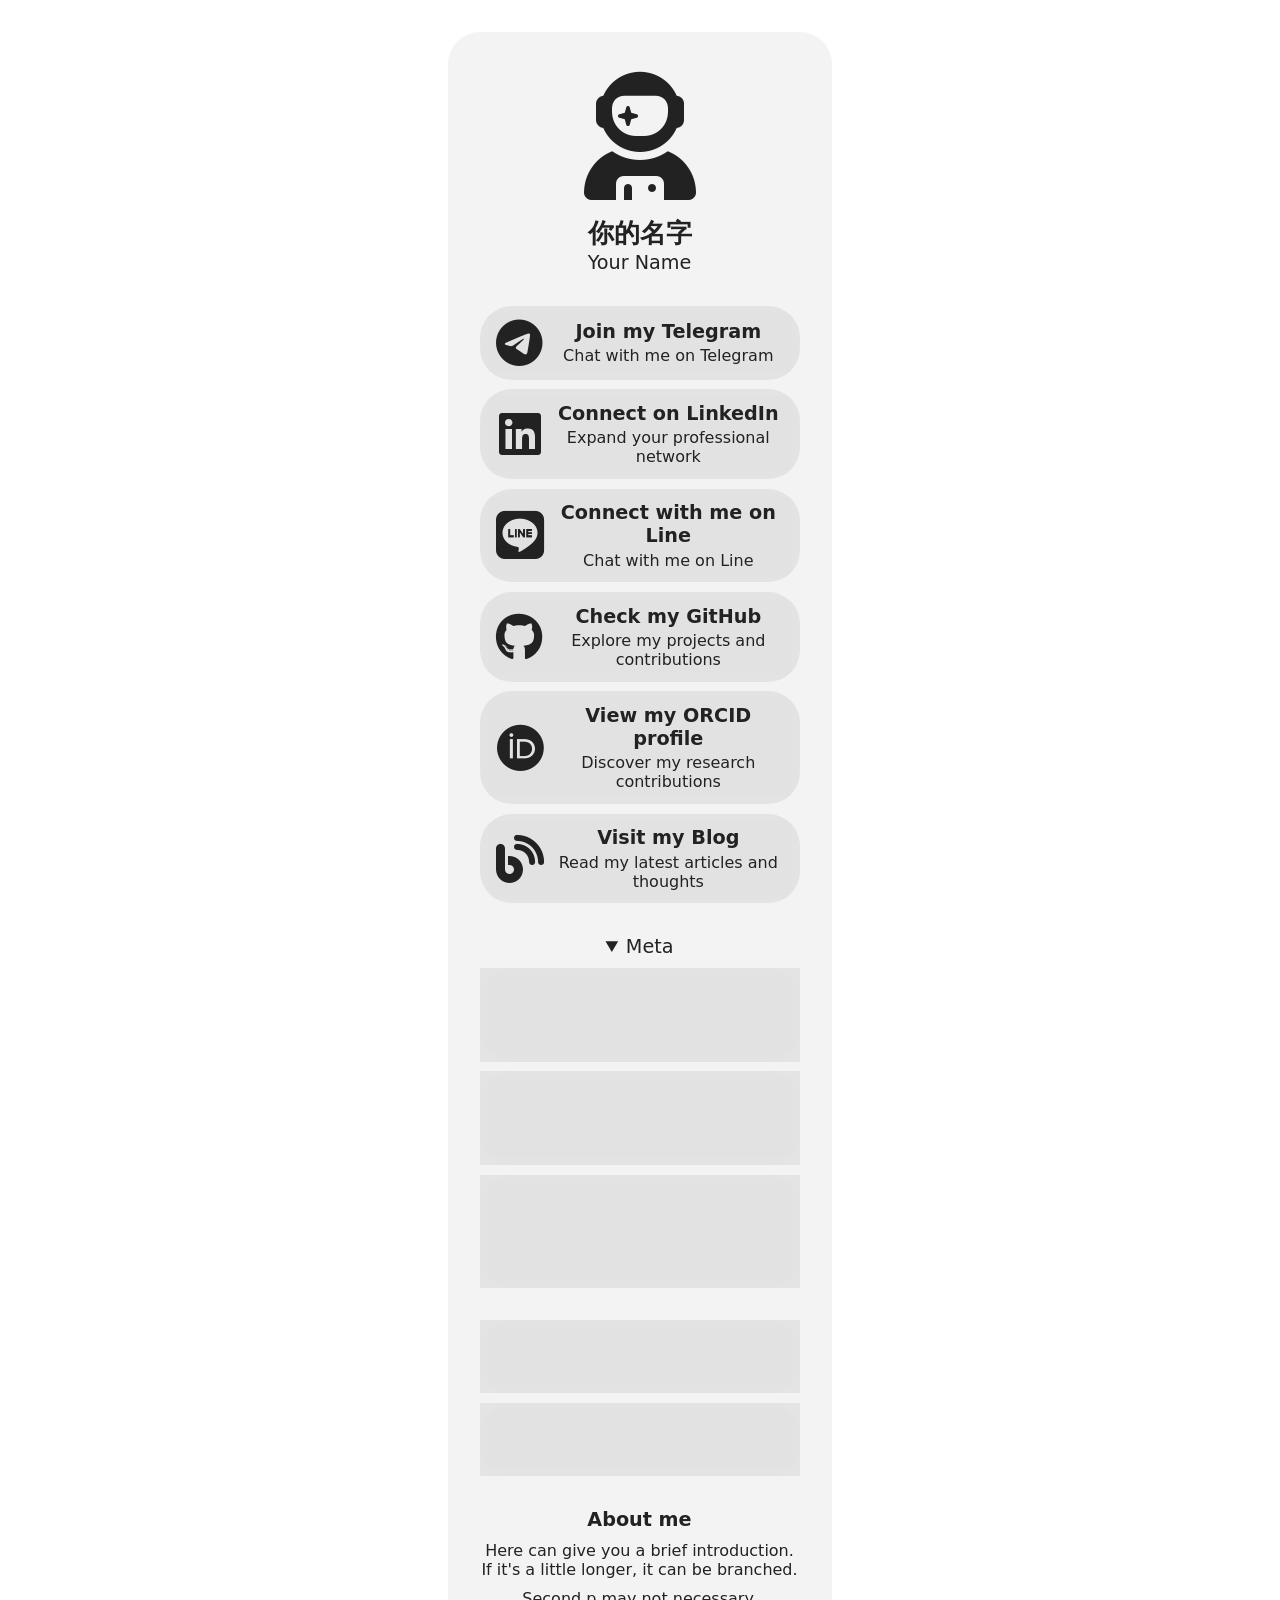
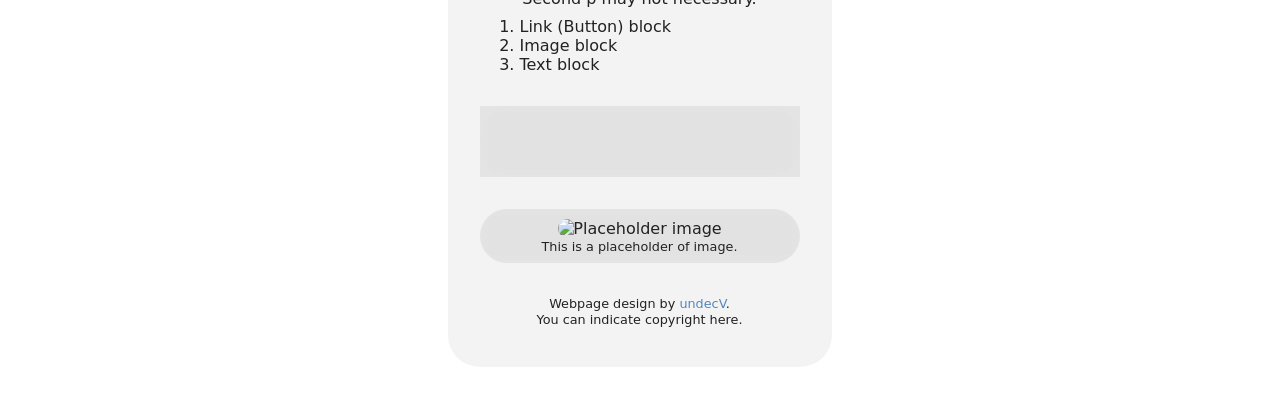
==== commit 356c12e9: "Improved performance." ====
--- a/index.html
+++ b/index.html
@@ -7,6 +7,7 @@
 
     <!-- Page title. -->
     <title>Your page.</title>
+    <meta name="description" content="Put your description here.">
 
     <!-- Use a custom image for the favicon. -->
     <!-- <link rel="icon" href="./assets/avatar.128.png"> -->
@@ -20,6 +21,13 @@
         integrity="sha512-Evv84Mr4kqVGRNSgIGL/F/aIDqQb7xQ2vcrdIwxfjThSH8CSR7PBEakCr51Ck+w+/U6swU2Im1vVX0SVk9ABhg=="
         crossorigin="anonymous" referrerpolicy="no-referrer" />
     <link rel="stylesheet" href="links.css">
+
+    <noscript>
+        <link rel="stylesheet" href="https://cdnjs.cloudflare.com/ajax/libs/font-awesome/6.7.2/css/all.min.css"
+            integrity="sha512-Evv84Mr4kqVGRNSgIGL/F/aIDqQb7xQ2vcrdIwxfjThSH8CSR7PBEakCr51Ck+w+/U6swU2Im1vVX0SVk9ABhg=="
+            media="print" onload="this.onload=null;this.media='all';" crossorigin="anonymous"
+            referrerpolicy="no-referrer" />
+    </noscript>
 </head>
 
 <body>
@@ -27,7 +35,7 @@
         <div class="section">
             <div class="header-block">
                 <div class="icon">
-                    <!-- <img src="https://gravatar.com/avatar/000000000000000000000000000000000000000000000000000000?s=2048" alt="Avatar" class="avatar"> -->
+                    <!-- <img src="https://gravatar.com/avatar/000000000000000000000000000000000000000000000000000000?s=2048" width="2048", height="2048" alt="Avatar" class="avatar"> -->
                     <i class="fa-solid fa-user-astronaut"></i>
                 </div>
                 <header class="text">
@@ -182,7 +190,7 @@
         <div class="section">
             <a class="image-block" href="https://github.com/" target="_blank">
                 <div class="image">
-                    <img src="https://placehold.co/320x180" alt="Placeholder image">
+                    <img src="https://placehold.co/320x180" width="320", height="180" alt="Placeholder image">
                 </div>
                 <div class="text">
                     <p><small>This is a placeholder of image.</small></p>
--- a/links.css
+++ b/links.css
@@ -1,4 +1,5 @@
 :root {
+  color-scheme: light dark;
   --border-radius: 2rem;
 }
 
@@ -59,9 +60,9 @@
   justify-content: center;
 }
 .header-block .icon {
-  display: flex;
-  align-items: center;
-  text-align: center;
+  text-align: center;
+  width: 8rem;
+  aspect-ratio: 1/1;
   margin: 0 0 1rem 0;
 }
 .header-block .icon img {
@@ -184,6 +185,7 @@
 }
 .image-block .image img {
   width: 100%;
+  height: auto;
   border-radius: var(--border-radius);
   -o-object-fit: cover;
      object-fit: cover;
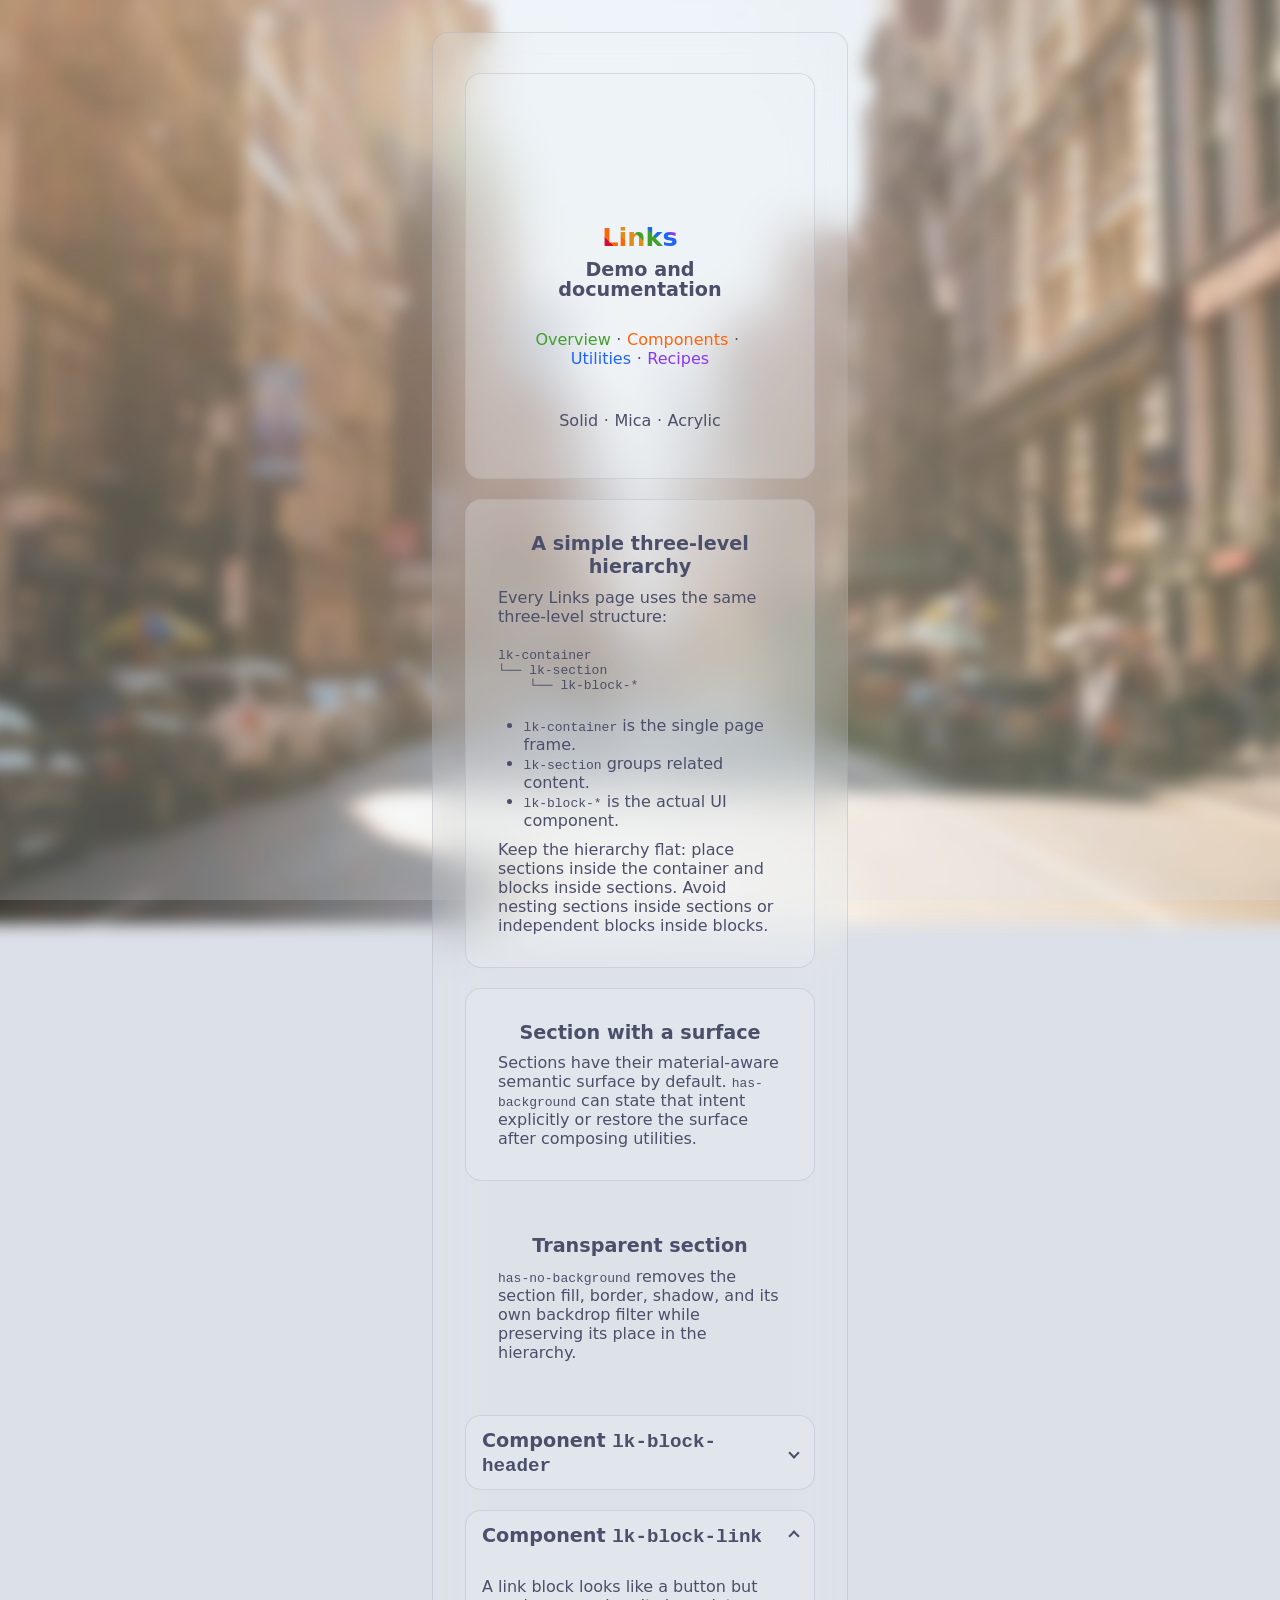
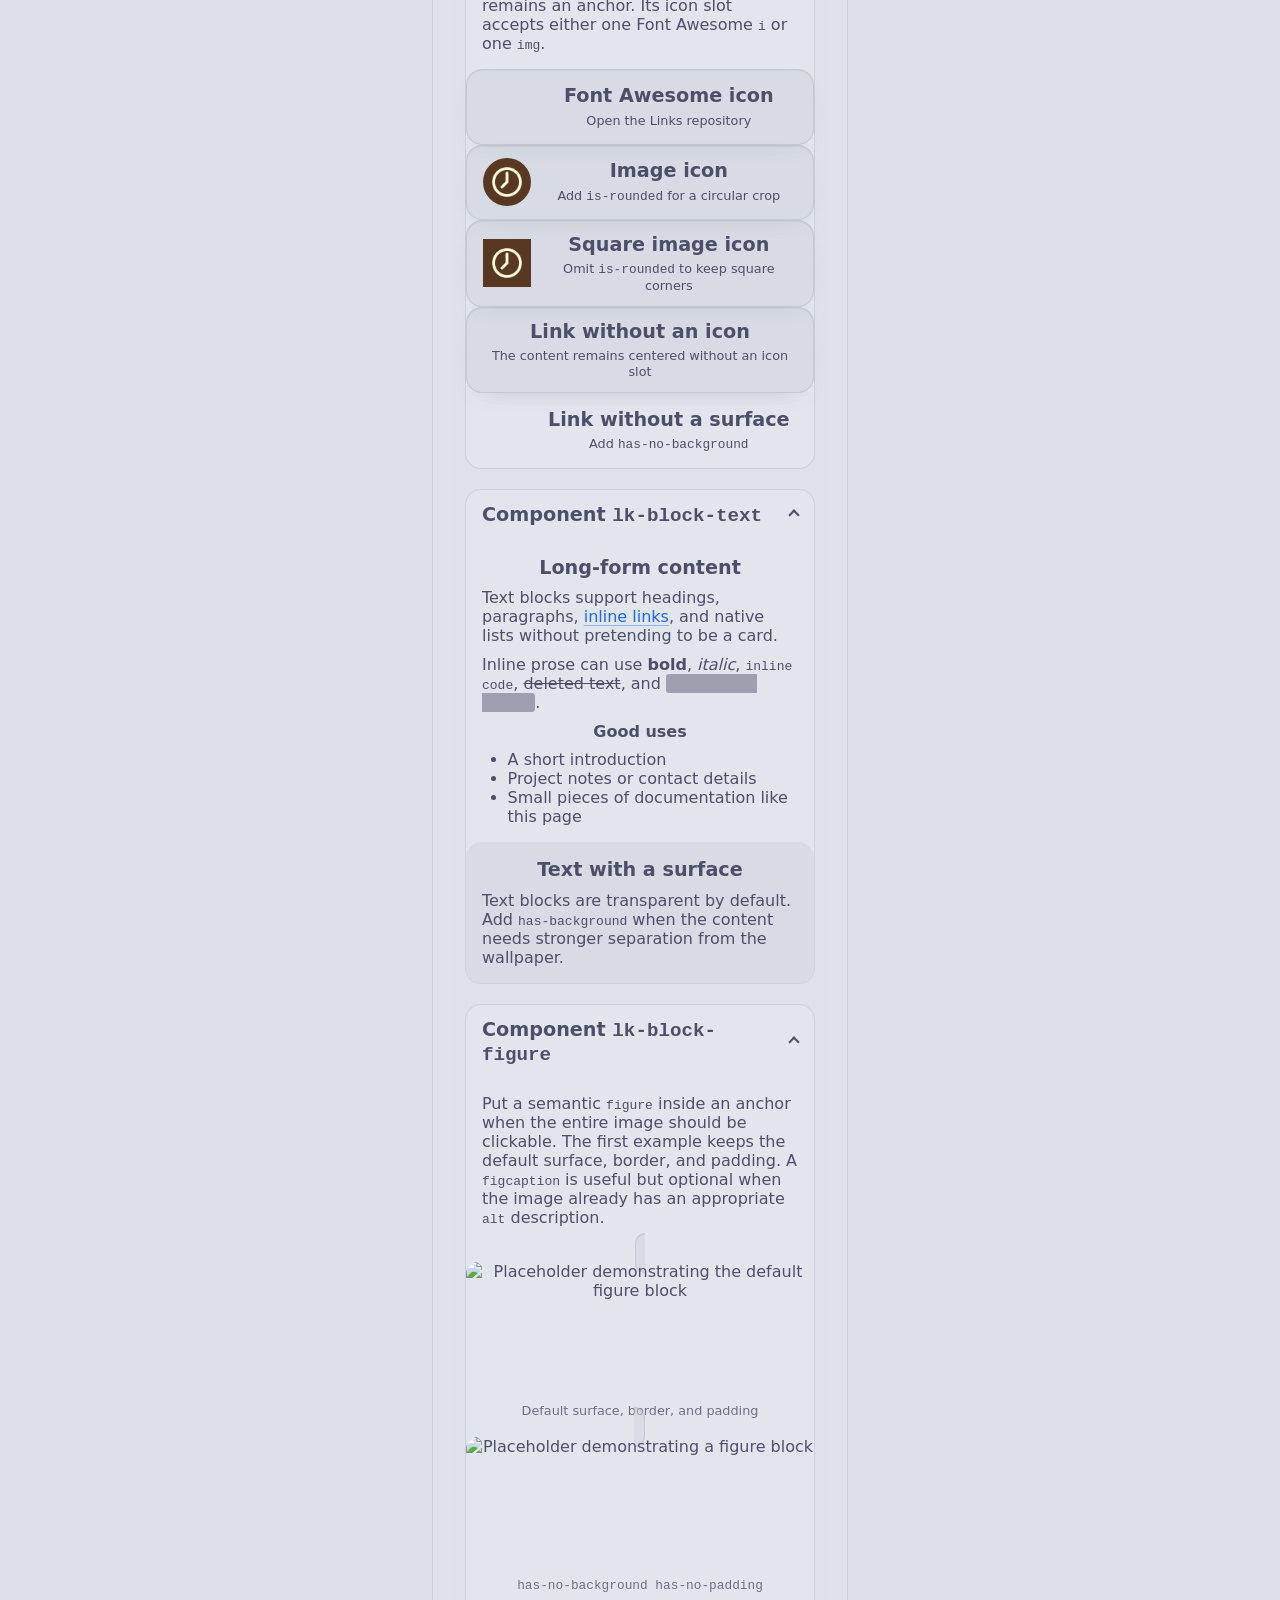
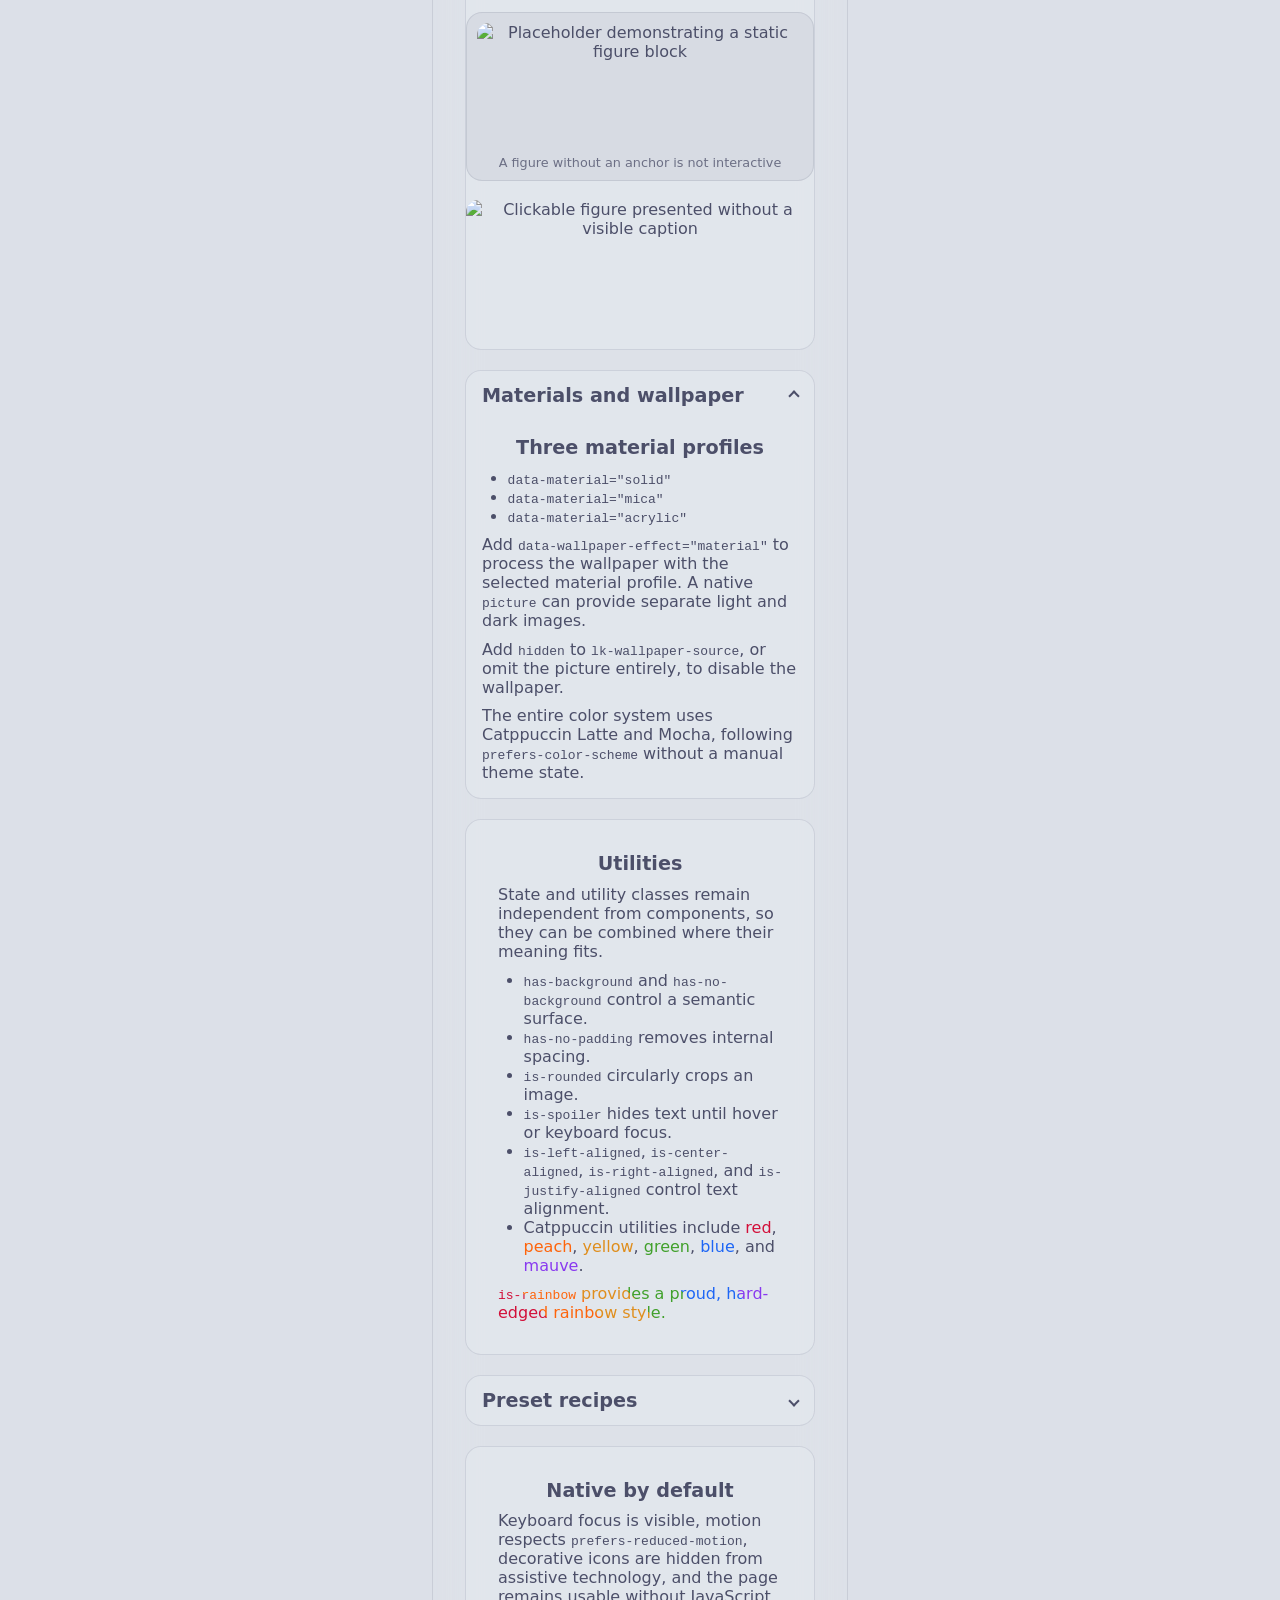
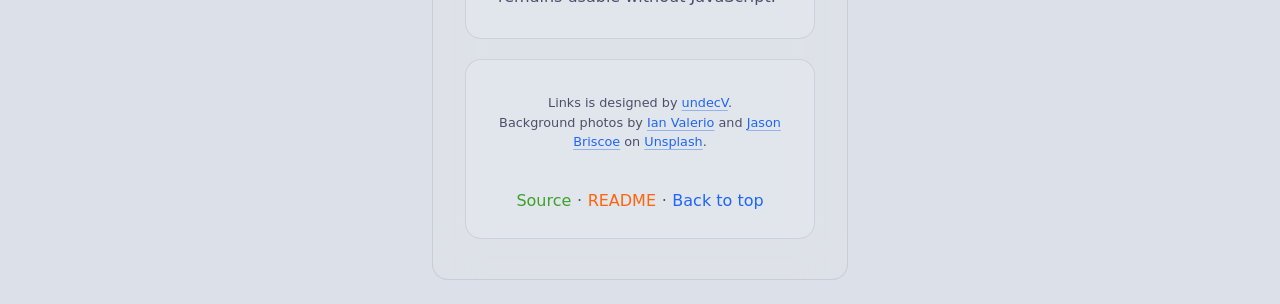
==== commit 52f44b9b: "✨refactor(core)!: back to square one" ====
--- a/index.html
+++ b/index.html
@@ -1,210 +1,659 @@
-<!DOCTYPE html>
-<html lang="en">
-
-<head>
-    <meta charset="UTF-8">
-    <meta name="viewport" content="width=device-width, initial-scale=1.0">
-
-    <!-- Page title. -->
-    <title>Your page.</title>
-    <meta name="description" content="Put your description here.">
-
-    <!-- Use a custom image for the favicon. -->
-    <!-- <link rel="icon" href="./assets/avatar.128.png"> -->
-
-    <!-- Use an emoji for the favicon. -->
-    <!-- Reference: https://css-tricks.com/emoji-as-a-favicon/ -->
-    <link rel="icon"
-        href="data:image/svg+xml,<svg xmlns=%22http://www.w3.org/2000/svg%22 viewBox=%220 0 100 100%22><text y=%22.9em%22 font-size=%2290%22>🎓</text></svg>">
-
-    <link rel="stylesheet" href="https://cdnjs.cloudflare.com/ajax/libs/font-awesome/6.7.2/css/all.min.css"
-        integrity="sha512-Evv84Mr4kqVGRNSgIGL/F/aIDqQb7xQ2vcrdIwxfjThSH8CSR7PBEakCr51Ck+w+/U6swU2Im1vVX0SVk9ABhg=="
-        crossorigin="anonymous" referrerpolicy="no-referrer" />
-    <link rel="stylesheet" href="links.css">
-
-    <noscript>
-        <link rel="stylesheet" href="https://cdnjs.cloudflare.com/ajax/libs/font-awesome/6.7.2/css/all.min.css"
-            integrity="sha512-Evv84Mr4kqVGRNSgIGL/F/aIDqQb7xQ2vcrdIwxfjThSH8CSR7PBEakCr51Ck+w+/U6swU2Im1vVX0SVk9ABhg=="
-            media="print" onload="this.onload=null;this.media='all';" crossorigin="anonymous"
-            referrerpolicy="no-referrer" />
-    </noscript>
-</head>
-
-<body>
-    <div class="container">
-        <div class="section">
-            <div class="header-block">
-                <div class="icon">
-                    <!-- <img src="https://gravatar.com/avatar/000000000000000000000000000000000000000000000000000000?s=2048" width="2048", height="2048" alt="Avatar" class="avatar"> -->
-                    <i class="fa-solid fa-user-astronaut"></i>
-                </div>
-                <header class="text">
-                    <h1>你的名字</h1>
-                    <p>Your Name</p>
-                </header>
-            </div>
-        </div>
-
-        <div class="section">
-            <a class="link-block" href="https://t.me/" target="_blank">
-                <div class="icon">
-                    <i class="fab fa-telegram"></i>
-                </div>
-                <div class="text">
-                    <h2>Join my Telegram</h2>
-                    <p>Chat with me on Telegram</p>
-                </div>
-            </a>
-
-            <a class="link-block" href="https://linkedin.com" target="_blank">
-                <div class="icon">
-                    <i class="fab fa-linkedin"></i>
-                </div>
-                <div class="text">
-                    <h2>Connect on LinkedIn</h2>
-                    <p>Expand your professional network</p>
-                </div>
-            </a>
-
-            <a class="link-block" href="https://line.me/" target="_blank">
-                <div class="icon">
-                    <i class="fab fa-line"></i>
-                </div>
-                <div class="text">
-                    <h2>Connect with me on Line</h2>
-                    <p>Chat with me on Line</p>
-                </div>
-            </a>
-
-            <a class="link-block" href="https://github.com/" target="_blank">
-                <div class="icon">
-                    <i class="fab fa-github"></i>
-                </div>
-                <div class="text">
-                    <h2>Check my GitHub</h2>
-                    <p>Explore my projects and contributions</p>
-                </div>
-            </a>
-
-            <a class="link-block" href="https://orcid.org/0000-0000-0000-0000" target="_blank">
-                <div class="icon">
-                    <i class="fab fa-orcid"></i>
-                </div>
-                <div class="text">
-                    <h2>View my ORCID profile</h2>
-                    <p>Discover my research contributions</p>
-                </div>
-            </a>
-
-            <a class="link-block" href="https://undecv.github.io" target="_blank">
-                <div class="icon">
-                    <i class="fa-solid fa-blog"></i>
-                </div>
-                <div class="text">
-                    <h2>Visit my Blog</h2>
-                    <p>Read my latest articles and thoughts</p>
-                </div>
-            </a>
-        </div>
-
-        <details open="">
-            <summary>Meta</summary>
-            <div class="section">
-                <a class="link-block" href="https://m.me/" target="_blank">
-                    <div class="icon">
-                        <i class="fab fa-facebook-messenger"></i>
-                    </div>
-                    <div class="text">
-                        <h2>Connect with me on Messenger</h2>
-                        <p>Chat with me on Messenger</p>
-                    </div>
-                </a>
-
-                <a class="link-block" href="https://www.facebook.com/" target="_blank">
-                    <div class="icon">
-                        <i class="fab fa-facebook"></i>
-                    </div>
-                    <div class="text">
-                        <h2>Follow me on Facebook</h2>
-                        <p>Join me on Facebook</p>
-                    </div>
-                </a>
-
-                <a class="link-block" href="https://www.instagram.com/" target="_blank">
-                    <div class="icon">
-                        <i class="fab fa-instagram"></i>
-                    </div>
-                    <div class="text">
-                        <h2>Follow me on Instagram</h2>
-                        <p>Explore my latest photos and stories</p>
-                    </div>
-                </a>
-            </div>
-        </details>
-
-        <div class="section">
-            <a class="link-block" href="mailto:firstname@example.com" target="_blank">
-                <div class="icon">
-                    <i class="fa-solid fa-envelope"></i>
-                </div>
-                <div class="text">
-                    <h2>Email me</h2>
-                    <p>firstname@example.com</p>
-                </div>
-            </a>
-
-            <a class="link-block" href="tel:+886900000000" target="_blank">
-                <div class="icon">
-                    <i class="fa-solid fa-phone"></i>
-                </div>
-                <div class="text">
-                    <h2>Call me</h2>
-                    <p>+886-900-000-000</p>
-                </div>
-            </a>
-        </div>
-
-        <div class="section">
-            <article class="text-block">
-                <h2>About me</h2>
-                <p>Here can give you a brief introduction.<br />
-                    If it's a little longer, it can be branched.</p>
-                <p>Second p may not necessary.</p>
-                <ol>
-                    <li>Link (Button) block</li>
-                    <li>Image block</li>
-                    <li>Text block</li>
-                </ol>
-            </article>
-        </div>
-
-        <div class="section">
-            <div class="link-block">
-                <div class="text">
-                    <h2>Not a link</h2>
-                    <p>And has no icon.</p>
-                </div>
-            </div>
-        </div>
-
-        <div class="section">
-            <a class="image-block" href="https://github.com/" target="_blank">
-                <div class="image">
-                    <img src="https://placehold.co/320x180" width="320", height="180" alt="Placeholder image">
-                </div>
-                <div class="text">
-                    <p><small>This is a placeholder of image.</small></p>
-                </div>
-            </a>
-        </div>
-
-        <div class="section">
-            <footer class="footer-block">
-                <p><small>Webpage design by <a href="https://github.com/undecv">undecV</a>.</small></p>
-                <p><small>You can indicate copyright here.</small></p>
-            </footer>
-        </div>
-    </div>
-</body>
-
-</html>+<!doctype html>
+<html lang="en">
+  <head>
+    <meta charset="UTF-8" />
+    <meta name="viewport" content="width=device-width, initial-scale=1.0" />
+
+    <title>Links — Demo and Documentation</title>
+    <meta
+      name="description"
+      content="A live demo and concise guide for building a semantic, single-column links page."
+    />
+
+    <link
+      rel="icon"
+      href="data:image/svg+xml,<svg xmlns=%22http://www.w3.org/2000/svg%22 viewBox=%220 0 100 100%22><text y=%22.9em%22 font-size=%2290%22>%F0%9F%94%97</text></svg>"
+    />
+
+    <link
+      rel="stylesheet"
+      href="https://cdnjs.cloudflare.com/ajax/libs/font-awesome/7.3.1/css/all.min.css"
+      integrity="sha512-QeR2VH+lsBE5LSAe1Q5EnTBbe7XTBubt8dG93Y7gidSgdMCr8nVqKcfKAMyN96SV8KDbZVTDXChatu5G2KQGzg=="
+      crossorigin="anonymous"
+      referrerpolicy="no-referrer"
+    />
+    <link rel="stylesheet" href="./assets/css/links.css" />
+  </head>
+
+  <body id="top" data-material="acrylic" data-wallpaper-effect="material">
+    <picture class="lk-wallpaper-source">
+      <source
+        media="(prefers-color-scheme: dark) and (min-width: 2560px)"
+        srcset="./assets/images/ian-valerio-CAFq0pv9HjY-unsplash.jpg"
+      />
+      <source
+        media="(prefers-color-scheme: dark)"
+        type="image/avif"
+        srcset="
+          ./assets/images/ian-valerio-CAFq0pv9HjY-unsplash.1280.avif 1280w,
+          ./assets/images/ian-valerio-CAFq0pv9HjY-unsplash.1920.avif 1920w
+        "
+        sizes="100vw"
+      />
+      <source
+        media="(prefers-color-scheme: dark)"
+        srcset="./assets/images/ian-valerio-CAFq0pv9HjY-unsplash.1280.avif"
+      />
+      <source
+        media="(min-width: 2560px)"
+        srcset="./assets/images/jason-briscoe-pAqfQye5hlw-unsplash.jpg"
+      />
+      <source
+        type="image/avif"
+        srcset="
+          ./assets/images/jason-briscoe-pAqfQye5hlw-unsplash.1280.avif 1280w,
+          ./assets/images/jason-briscoe-pAqfQye5hlw-unsplash.1920.avif 1920w
+        "
+        sizes="100vw"
+      />
+      <img
+        class="lk-wallpaper"
+        src="./assets/images/jason-briscoe-pAqfQye5hlw-unsplash.1280.avif"
+        width="1920"
+        height="1280"
+        alt=""
+        aria-hidden="true"
+        fetchpriority="high"
+      />
+    </picture>
+
+    <main class="lk-container">
+      <section class="lk-section" aria-labelledby="page-title">
+        <header class="lk-block-header has-no-background">
+          <div class="lk-block-icon" aria-hidden="true">
+            <i class="fa-solid fa-link is-rainbow"></i>
+          </div>
+          <div class="lk-block-content">
+            <h1 id="page-title" class="is-rainbow">Links</h1>
+            <p>Demo and documentation</p>
+          </div>
+          <nav class="lk-block-meta" aria-label="Documentation">
+            <ul>
+              <li><a class="is-green" href="#overview">Overview</a></li>
+              <li><a class="is-peach" href="#components">Components</a></li>
+              <li><a class="is-blue" href="#utilities">Utilities</a></li>
+              <li><a class="is-mauve" href="#recipes">Recipes</a></li>
+            </ul>
+          </nav>
+          <nav class="lk-block-meta" aria-label="Material demos">
+            <ul>
+              <li><a href="./solid.html">Solid</a></li>
+              <li><a href="./mica.html">Mica</a></li>
+              <li><a href="./index.html" aria-current="page">Acrylic</a></li>
+            </ul>
+          </nav>
+        </header>
+      </section>
+
+      <section class="lk-section" aria-labelledby="overview">
+        <article class="lk-block-text">
+          <h2 id="overview">A simple three-level hierarchy</h2>
+          <p>
+            Every Links page uses the same three-level structure:
+          </p>
+          <pre aria-label="Links class hierarchy"><code>lk-container
+└── lk-section
+    └── lk-block-*</code></pre>
+          <ul>
+            <li>
+              <code>lk-container</code> is the single page frame.
+            </li>
+            <li>
+              <code>lk-section</code> groups related content.
+            </li>
+            <li>
+              <code>lk-block-*</code> is the actual UI component.
+            </li>
+          </ul>
+          <p>
+            Keep the hierarchy flat: place sections inside the container and
+            blocks inside sections. Avoid nesting sections inside sections or
+            independent blocks inside blocks.
+          </p>
+        </article>
+      </section>
+
+      <section class="lk-section has-background" aria-labelledby="surface-section">
+        <article class="lk-block-text">
+          <h2 id="surface-section">Section with a surface</h2>
+          <p>
+            Sections have their material-aware semantic surface by default.
+            <code>has-background</code> can state that intent explicitly or
+            restore the surface after composing utilities.
+          </p>
+        </article>
+      </section>
+
+      <section
+        class="lk-section has-no-background"
+        aria-labelledby="transparent-section"
+      >
+        <article class="lk-block-text">
+          <h2 id="transparent-section">Transparent section</h2>
+          <p>
+            <code>has-no-background</code> removes the section fill, border,
+            shadow, and its own backdrop filter while preserving its place in
+            the hierarchy.
+          </p>
+        </article>
+      </section>
+
+      <details class="lk-section" id="components">
+        <summary>Component <code>lk-block-header</code></summary>
+        <article class="lk-block-text">
+          <p>
+            A header may use either an image or a Font Awesome icon. Keep only
+            one child inside each <code>lk-block-icon</code> slot.
+          </p>
+        </article>
+
+        <header class="lk-block-header has-no-background">
+          <div class="lk-block-icon" aria-hidden="true">
+            <i class="fa-solid fa-user-astronaut is-peach"></i>
+          </div>
+          <div class="lk-block-content">
+            <h2>Icon header</h2>
+            <p>Useful when no avatar is available</p>
+          </div>
+        </header>
+
+        <header class="lk-block-header has-no-background">
+          <div class="lk-block-icon">
+            <img
+              class="is-rounded"
+              src="./assets/images/avatar.512.png"
+              width="96"
+              height="96"
+              alt="Example avatar"
+            />
+          </div>
+          <div class="lk-block-content">
+            <h2>Image header</h2>
+            <p>Use <code>is-rounded</code> for an avatar</p>
+          </div>
+        </header>
+      </details>
+
+      <details class="lk-section" open>
+        <summary>Component <code>lk-block-link</code></summary>
+        <article class="lk-block-text">
+          <p>
+            A link block looks like a button but remains an anchor. Its icon
+            slot accepts either one Font Awesome <code>i</code> or one
+            <code>img</code>.
+          </p>
+        </article>
+
+        <a
+          class="lk-block-link"
+          href="https://github.com/undecv/Links"
+          target="_blank"
+          rel="noopener noreferrer"
+        >
+          <span class="lk-block-icon" aria-hidden="true">
+            <i class="fa-brands fa-github"></i>
+          </span>
+          <div class="lk-block-content">
+            <h2>Font Awesome icon</h2>
+            <p>Open the Links repository</p>
+          </div>
+        </a>
+
+        <a
+          class="lk-block-link"
+          href="https://github.com/undecv"
+          target="_blank"
+          rel="noopener noreferrer"
+        >
+          <span class="lk-block-icon">
+            <img
+              class="is-rounded"
+              src="./assets/images/avatar.512.png"
+              width="48"
+              height="48"
+              alt=""
+            />
+          </span>
+          <div class="lk-block-content">
+            <h2>Image icon</h2>
+            <p>Add <code>is-rounded</code> for a circular crop</p>
+          </div>
+        </a>
+
+        <a
+          class="lk-block-link"
+          href="https://github.com/undecv"
+          target="_blank"
+          rel="noopener noreferrer"
+        >
+          <span class="lk-block-icon">
+            <img
+              src="./assets/images/avatar.512.png"
+              width="48"
+              height="48"
+              alt=""
+            />
+          </span>
+          <div class="lk-block-content">
+            <h2>Square image icon</h2>
+            <p>Omit <code>is-rounded</code> to keep square corners</p>
+          </div>
+        </a>
+
+        <a class="lk-block-link" href="#recipes">
+          <div class="lk-block-content">
+            <h2>Link without an icon</h2>
+            <p>The content remains centered without an icon slot</p>
+          </div>
+        </a>
+
+        <a class="lk-block-link has-no-background" href="#utilities">
+          <span class="lk-block-icon" aria-hidden="true">
+            <i class="fa-solid fa-border-none"></i>
+          </span>
+          <div class="lk-block-content">
+            <h2>Link without a surface</h2>
+            <p>Add <code>has-no-background</code></p>
+          </div>
+        </a>
+      </details>
+
+      <details class="lk-section" open>
+        <summary>Component <code>lk-block-text</code></summary>
+        <article class="lk-block-text">
+          <h2>Long-form content</h2>
+          <p>
+            Text blocks support headings, paragraphs,
+            <a href="https://github.com/undecv/Links">inline links</a>, and
+            native lists without pretending to be a card.
+          </p>
+          <p>
+            Inline prose can use <strong>bold</strong>, <em>italic</em>,
+            <code>inline code</code>, <del>deleted text</del>, and
+            <span class="is-spoiler" tabindex="0">a well-kept secret</span>.
+          </p>
+          <h3>Good uses</h3>
+          <ul>
+            <li>A short introduction</li>
+            <li>Project notes or contact details</li>
+            <li>Small pieces of documentation like this page</li>
+          </ul>
+        </article>
+        <article class="lk-block-text has-background">
+          <h2>Text with a surface</h2>
+          <p>
+            Text blocks are transparent by default. Add
+            <code>has-background</code> when the content needs stronger
+            separation from the wallpaper.
+          </p>
+        </article>
+      </details>
+
+      <details class="lk-section" open>
+        <summary>Component <code>lk-block-figure</code></summary>
+        <article class="lk-block-text">
+          <p>
+            Put a semantic <code>figure</code> inside an anchor when the entire
+            image should be clickable. The first example keeps the default
+            surface, border, and padding. A <code>figcaption</code> is useful
+            but optional when the image already has an appropriate
+            <code>alt</code> description.
+          </p>
+        </article>
+        <a
+          class="lk-block-figure"
+          href="https://github.com/undecv/Links"
+          target="_blank"
+          rel="noopener noreferrer"
+        >
+          <figure>
+            <img
+              src="https://placehold.co/640x240/8839ef/eff1f5?text=Default+figure"
+              width="640"
+              height="240"
+              alt="Placeholder demonstrating the default figure block"
+            />
+            <figcaption>Default surface, border, and padding</figcaption>
+          </figure>
+        </a>
+        <a
+          class="lk-block-figure has-no-background has-no-padding"
+          href="https://github.com/undecv/Links"
+          target="_blank"
+          rel="noopener noreferrer"
+        >
+          <figure>
+            <img
+              src="https://placehold.co/640x240/8839ef/eff1f5?text=lk-block-figure"
+              width="640"
+              height="240"
+              alt="Placeholder demonstrating a figure block"
+            />
+            <figcaption>
+              <code>has-no-background has-no-padding</code>
+            </figcaption>
+          </figure>
+        </a>
+
+        <figure class="lk-block-figure">
+          <img
+            src="https://placehold.co/640x240/8839ef/eff1f5?text=Static+figure"
+            width="640"
+            height="240"
+            alt="Placeholder demonstrating a static figure block"
+          />
+          <figcaption>A figure without an anchor is not interactive</figcaption>
+        </figure>
+
+        <a
+          class="lk-block-figure has-no-background has-no-padding"
+          href="https://github.com/undecv/Links"
+          target="_blank"
+          rel="noopener noreferrer"
+        >
+          <figure>
+            <img
+              src="https://placehold.co/640x240/8839ef/eff1f5?text=Image+without+caption"
+              width="640"
+              height="240"
+              alt="Clickable figure presented without a visible caption"
+            />
+          </figure>
+        </a>
+      </details>
+
+      <details class="lk-section" open>
+        <summary>Materials and wallpaper</summary>
+        <article class="lk-block-text">
+          <h2>Three material profiles</h2>
+          <ul>
+            <li><code>data-material="solid"</code></li>
+            <li><code>data-material="mica"</code></li>
+            <li><code>data-material="acrylic"</code></li>
+          </ul>
+          <p>
+            Add <code>data-wallpaper-effect="material"</code> to process the
+            wallpaper with the selected material profile. A native
+            <code>picture</code> can provide separate light and dark images.
+          </p>
+          <p>
+            Add <code>hidden</code> to <code>lk-wallpaper-source</code>, or
+            omit the picture entirely, to disable the wallpaper.
+          </p>
+          <p>
+            The entire color system uses Catppuccin Latte and Mocha, following
+            <code>prefers-color-scheme</code> without a manual theme state.
+          </p>
+        </article>
+      </details>
+
+      <section class="lk-section" aria-labelledby="utilities">
+        <article class="lk-block-text">
+          <h2 id="utilities">Utilities</h2>
+          <p>
+            State and utility classes remain independent from components, so
+            they can be combined where their meaning fits.
+          </p>
+          <ul>
+            <li>
+              <code>has-background</code> and
+              <code>has-no-background</code> control a semantic surface.
+            </li>
+            <li><code>has-no-padding</code> removes internal spacing.</li>
+            <li><code>is-rounded</code> circularly crops an image.</li>
+            <li>
+              <code>is-spoiler</code> hides text until hover or keyboard focus.
+            </li>
+            <li>
+              <code>is-left-aligned</code>, <code>is-center-aligned</code>,
+              <code>is-right-aligned</code>, and
+              <code>is-justify-aligned</code> control text alignment.
+            </li>
+            <li>
+              Catppuccin utilities include
+              <span class="is-red">red</span>,
+              <span class="is-peach">peach</span>,
+              <span class="is-yellow">yellow</span>,
+              <span class="is-green">green</span>,
+              <span class="is-blue">blue</span>, and
+              <span class="is-mauve">mauve</span>.
+            </li>
+          </ul>
+          <p class="is-rainbow">
+            <code>is-rainbow</code> provides a proud, hard-edged rainbow style.
+          </p>
+        </article>
+      </section>
+
+      <details class="lk-section" id="recipes">
+        <summary>Preset recipes</summary>
+        <article class="lk-block-text">
+          <h2>Copy, replace, and serve</h2>
+          <p>
+            These ready-made links preserve the larger example menu. Replace
+            the placeholder URLs and labels with your own content, then remove
+            any recipes you do not need.
+          </p>
+        </article>
+
+        <a
+          class="lk-block-link"
+          href="https://t.me/"
+          target="_blank"
+          rel="noopener noreferrer"
+        >
+          <span class="lk-block-icon" aria-hidden="true">
+            <i class="fa-brands fa-telegram"></i>
+          </span>
+          <div class="lk-block-content">
+            <h2>Join my Telegram</h2>
+            <p>Chat with me on Telegram</p>
+          </div>
+        </a>
+
+        <a
+          class="lk-block-link"
+          href="https://linkedin.com/"
+          target="_blank"
+          rel="noopener noreferrer"
+        >
+          <span class="lk-block-icon" aria-hidden="true">
+            <i class="fa-brands fa-linkedin"></i>
+          </span>
+          <div class="lk-block-content">
+            <h2>Connect on LinkedIn</h2>
+            <p>Expand your professional network</p>
+          </div>
+        </a>
+
+        <a
+          class="lk-block-link"
+          href="https://line.me/"
+          target="_blank"
+          rel="noopener noreferrer"
+        >
+          <span class="lk-block-icon" aria-hidden="true">
+            <i class="fa-brands fa-line"></i>
+          </span>
+          <div class="lk-block-content">
+            <h2>Connect with me on LINE</h2>
+            <p>Chat with me on LINE</p>
+          </div>
+        </a>
+
+        <a
+          class="lk-block-link"
+          href="https://github.com/"
+          target="_blank"
+          rel="noopener noreferrer"
+        >
+          <span class="lk-block-icon" aria-hidden="true">
+            <i class="fa-brands fa-github"></i>
+          </span>
+          <div class="lk-block-content">
+            <h2>Check my GitHub</h2>
+            <p>Explore my projects and contributions</p>
+          </div>
+        </a>
+
+        <a
+          class="lk-block-link"
+          href="https://orcid.org/0000-0000-0000-0000"
+          target="_blank"
+          rel="noopener noreferrer"
+        >
+          <span class="lk-block-icon" aria-hidden="true">
+            <i class="fa-brands fa-orcid"></i>
+          </span>
+          <div class="lk-block-content">
+            <h2>View my ORCID profile</h2>
+            <p>Discover my research contributions</p>
+          </div>
+        </a>
+
+        <a
+          class="lk-block-link"
+          href="https://example.com/blog/"
+          target="_blank"
+          rel="noopener noreferrer"
+        >
+          <span class="lk-block-icon" aria-hidden="true">
+            <i class="fa-solid fa-blog"></i>
+          </span>
+          <div class="lk-block-content">
+            <h2>Visit my Blog</h2>
+            <p>Read my latest articles and thoughts</p>
+          </div>
+        </a>
+
+        <a
+          class="lk-block-link"
+          href="https://m.me/"
+          target="_blank"
+          rel="noopener noreferrer"
+        >
+          <span class="lk-block-icon" aria-hidden="true">
+            <i class="fa-brands fa-facebook-messenger"></i>
+          </span>
+          <div class="lk-block-content">
+            <h2>Connect on Messenger</h2>
+            <p>Chat with me on Messenger</p>
+          </div>
+        </a>
+
+        <a
+          class="lk-block-link"
+          href="https://www.facebook.com/"
+          target="_blank"
+          rel="noopener noreferrer"
+        >
+          <span class="lk-block-icon" aria-hidden="true">
+            <i class="fa-brands fa-facebook"></i>
+          </span>
+          <div class="lk-block-content">
+            <h2>Follow me on Facebook</h2>
+            <p>Keep up with my latest updates</p>
+          </div>
+        </a>
+
+        <a
+          class="lk-block-link"
+          href="https://www.instagram.com/"
+          target="_blank"
+          rel="noopener noreferrer"
+        >
+          <span class="lk-block-icon" aria-hidden="true">
+            <i class="fa-brands fa-instagram"></i>
+          </span>
+          <div class="lk-block-content">
+            <h2>Follow me on Instagram</h2>
+            <p>Explore my latest photos and stories</p>
+          </div>
+        </a>
+
+        <a class="lk-block-link" href="mailto:firstname@example.com">
+          <span class="lk-block-icon" aria-hidden="true">
+            <i class="fa-solid fa-envelope"></i>
+          </span>
+          <div class="lk-block-content">
+            <h2>Email me</h2>
+            <p>firstname@example.com</p>
+          </div>
+        </a>
+
+        <a class="lk-block-link" href="tel:+886900000000">
+          <span class="lk-block-icon" aria-hidden="true">
+            <i class="fa-solid fa-phone"></i>
+          </span>
+          <div class="lk-block-content">
+            <h2>Call me</h2>
+            <p>+886-900-000-000</p>
+          </div>
+        </a>
+      </details>
+
+      <section class="lk-section" aria-labelledby="accessibility">
+        <article class="lk-block-text">
+          <h2 id="accessibility">Native by default</h2>
+          <p>
+            Keyboard focus is visible, motion respects
+            <code>prefers-reduced-motion</code>, decorative icons are hidden
+            from assistive technology, and the page remains usable without
+            JavaScript.
+          </p>
+        </article>
+      </section>
+
+      <section class="lk-section">
+        <footer class="lk-block-footer">
+          <p>
+            <small>
+              Links is designed by
+              <a href="https://github.com/undecv">undecV</a>.
+            </small>
+          </p>
+          <p>
+            <small>
+              Background photos by
+              <a href="https://unsplash.com/photos/CAFq0pv9HjY"
+                >Ian Valerio</a
+              >
+              and
+              <a href="https://unsplash.com/photos/pAqfQye5hlw"
+                >Jason Briscoe</a
+              >
+              on <a href="https://unsplash.com/">Unsplash</a>.
+            </small>
+          </p>
+        </footer>
+        <nav class="lk-block-meta" aria-label="Project links">
+          <ul>
+            <li>
+              <a class="is-green" href="https://github.com/undecv/Links"
+                >Source</a
+              >
+            </li>
+            <li>
+              <a
+                class="is-peach"
+                href="https://github.com/undecv/Links/blob/main/readme.md"
+                >README</a
+              >
+            </li>
+            <li><a class="is-blue" href="#top">Back to top</a></li>
+          </ul>
+        </nav>
+      </section>
+    </main>
+  </body>
+</html>
--- a/assets/css/links.css
+++ b/assets/css/links.css
@@ -0,0 +1,861 @@
+@charset "UTF-8";
+/* Catppuccin Palette
+ * (MIT License)
+ */
+@layer reset, theme, base, layout, components, utilities;
+@layer reset {
+  *,
+  *::before,
+  *::after {
+    box-sizing: border-box;
+  }
+  html,
+  body {
+    min-block-size: 100%;
+  }
+  body,
+  h1,
+  h2,
+  h3,
+  p,
+  figure,
+  ul,
+  ol {
+    margin: 0;
+  }
+  img {
+    max-inline-size: 100%;
+  }
+}
+@layer theme {
+  :root {
+    color-scheme: light;
+    --lk-rosewater: #dc8a78;
+    --lk-flamingo: #dd7878;
+    --lk-pink: #ea76cb;
+    --lk-mauve: #8839ef;
+    --lk-red: #d20f39;
+    --lk-maroon: #e64553;
+    --lk-peach: #fe640b;
+    --lk-yellow: #df8e1d;
+    --lk-green: #40a02b;
+    --lk-teal: #179299;
+    --lk-sky: #04a5e5;
+    --lk-sapphire: #209fb5;
+    --lk-blue: #1e66f5;
+    --lk-lavender: #7287fd;
+    --lk-text: #4c4f69;
+    --lk-subtext1: #5c5f77;
+    --lk-subtext0: #6c6f85;
+    --lk-overlay2: #7c7f93;
+    --lk-overlay1: #8c8fa1;
+    --lk-overlay0: #9ca0b0;
+    --lk-surface2: #acb0be;
+    --lk-surface1: #bcc0cc;
+    --lk-surface0: #ccd0da;
+    --lk-base: #eff1f5;
+    --lk-mantle: #e6e9ef;
+    --lk-crust: #dce0e8;
+    --lk-radius: 1rem;
+    --lk-font-sans: system-ui, sans-serif;
+    --lk-container-opacity: 100%;
+    --lk-section-opacity: 100%;
+    --lk-block-opacity: 100%;
+    --lk-block-hover-opacity: 100%;
+    --lk-block-active-opacity: 100%;
+    --lk-border-opacity: 45%;
+    --lk-material-backdrop: none;
+    --lk-material-wallpaper-tint: 35%;
+    --lk-material-wallpaper-blur: 0px;
+    --lk-material-wallpaper-saturation: 100%;
+    --lk-shadow-color: var(--lk-text);
+    --lk-rainbow-gradient: linear-gradient(
+      45deg,
+      var(--lk-red) 0% 16.666%,
+      var(--lk-peach) 16.666% 33.333%,
+      var(--lk-yellow) 33.333% 50%,
+      var(--lk-green) 50% 66.666%,
+      var(--lk-blue) 66.666% 83.333%,
+      var(--lk-mauve) 83.333% 100%
+    );
+    --lk-wallpaper-tint: 0%;
+    --lk-wallpaper-blur: 0px;
+    --lk-wallpaper-saturation: 100%;
+  }
+  @media (prefers-color-scheme: dark) {
+    :root {
+      color-scheme: dark;
+      --lk-rosewater: #f5e0dc;
+      --lk-flamingo: #f2cdcd;
+      --lk-pink: #f5c2e7;
+      --lk-mauve: #cba6f7;
+      --lk-red: #f38ba8;
+      --lk-maroon: #eba0ac;
+      --lk-peach: #fab387;
+      --lk-yellow: #f9e2af;
+      --lk-green: #a6e3a1;
+      --lk-teal: #94e2d5;
+      --lk-sky: #89dceb;
+      --lk-sapphire: #74c7ec;
+      --lk-blue: #89b4fa;
+      --lk-lavender: #b4befe;
+      --lk-text: #cdd6f4;
+      --lk-subtext1: #bac2de;
+      --lk-subtext0: #a6adc8;
+      --lk-overlay2: #9399b2;
+      --lk-overlay1: #7f849c;
+      --lk-overlay0: #6c7086;
+      --lk-surface2: #585b70;
+      --lk-surface1: #45475a;
+      --lk-surface0: #313244;
+      --lk-base: #1e1e2e;
+      --lk-mantle: #181825;
+      --lk-crust: #11111b;
+      --lk-shadow-color: var(--lk-crust);
+    }
+  }
+  body[data-material=solid] {
+    --lk-container-opacity: 100%;
+    --lk-section-opacity: 100%;
+    --lk-block-opacity: 100%;
+    --lk-block-hover-opacity: 100%;
+    --lk-block-active-opacity: 100%;
+    --lk-border-opacity: 45%;
+    --lk-material-backdrop: none;
+    --lk-material-wallpaper-tint: 35%;
+    --lk-material-wallpaper-blur: 0px;
+    --lk-material-wallpaper-saturation: 100%;
+  }
+  body[data-material=mica] {
+    --lk-container-opacity: 28%;
+    --lk-section-opacity: 40%;
+    --lk-block-opacity: 68%;
+    --lk-block-hover-opacity: 82%;
+    --lk-block-active-opacity: 90%;
+    --lk-border-opacity: 35%;
+    --lk-material-backdrop: blur(12px);
+    --lk-material-wallpaper-tint: 24%;
+    --lk-material-wallpaper-blur: 2px;
+    --lk-material-wallpaper-saturation: 90%;
+  }
+  body[data-material=acrylic] {
+    --lk-container-opacity: 12%;
+    --lk-section-opacity: 26%;
+    --lk-block-opacity: 50%;
+    --lk-block-hover-opacity: 70%;
+    --lk-block-active-opacity: 80%;
+    --lk-border-opacity: 30%;
+    --lk-material-backdrop: blur(24px);
+    --lk-material-wallpaper-tint: 24%;
+    --lk-material-wallpaper-blur: 8px;
+    --lk-material-wallpaper-saturation: 115%;
+  }
+  body[data-wallpaper-effect=material] {
+    --lk-wallpaper-tint: var(--lk-material-wallpaper-tint);
+    --lk-wallpaper-blur: var(--lk-material-wallpaper-blur);
+    --lk-wallpaper-saturation: var(--lk-material-wallpaper-saturation);
+  }
+}
+@layer base {
+  html {
+    background-color: var(--lk-crust);
+  }
+  body {
+    position: relative;
+    isolation: isolate;
+    overflow-x: clip;
+    display: grid;
+    justify-items: center;
+    min-block-size: 100dvb;
+    padding-block: 2rem;
+    padding-inline: 1rem;
+    color: var(--lk-text);
+    background-color: var(--lk-crust);
+    font-family: var(--lk-font-sans);
+  }
+  .lk-wallpaper-source {
+    display: contents;
+  }
+  .lk-wallpaper-source[hidden] {
+    display: none;
+  }
+  .lk-wallpaper {
+    position: fixed;
+    z-index: -2;
+    inset-block-start: calc(-1rem - var(--lk-wallpaper-blur));
+    inset-inline-start: calc(-1rem - var(--lk-wallpaper-blur));
+    inline-size: calc(100% + 2rem + var(--lk-wallpaper-blur) + var(--lk-wallpaper-blur));
+    max-inline-size: none;
+    block-size: calc(100% + 2rem + var(--lk-wallpaper-blur) + var(--lk-wallpaper-blur));
+    pointer-events: none;
+    -webkit-user-select: none;
+       -moz-user-select: none;
+            user-select: none;
+    -o-object-fit: cover;
+       object-fit: cover;
+    filter: blur(var(--lk-wallpaper-blur)) saturate(var(--lk-wallpaper-saturation));
+  }
+  body::before {
+    position: fixed;
+    z-index: -1;
+    inset: 0;
+    content: "";
+    pointer-events: none;
+    background-color: color-mix(in srgb, var(--lk-crust) var(--lk-wallpaper-tint), transparent);
+  }
+  a {
+    color: inherit;
+    text-decoration: none;
+  }
+  address {
+    font-style: normal;
+  }
+  small {
+    font-size: 0.8em;
+  }
+}
+@layer layout {
+  .lk-container {
+    --lk-surface-color: var(--lk-mantle);
+    --lk-surface-opacity: var(--lk-container-opacity);
+    background-color: var(--lk-mantle);
+    background-color: color-mix(in srgb, var(--lk-surface-color) var(--lk-surface-opacity), transparent);
+    border: 1px solid color-mix(in srgb, var(--lk-overlay0) var(--lk-border-opacity), transparent);
+    --lk-background-opacity: var(--lk-container-opacity);
+    display: flex;
+    flex-direction: column;
+    align-items: center;
+    inline-size: min(26rem, 100%);
+    padding-block: 2.5rem;
+    padding-inline: clamp(1rem, 6vw, 2rem);
+    gap: 1.25rem;
+    text-align: center;
+    border-radius: var(--lk-radius);
+    backdrop-filter: var(--lk-material-backdrop);
+  }
+  .lk-section {
+    --lk-surface-color: var(--lk-base);
+    --lk-surface-opacity: var(--lk-section-opacity);
+    background-color: var(--lk-base);
+    background-color: color-mix(in srgb, var(--lk-surface-color) var(--lk-surface-opacity), transparent);
+    border: 1px solid color-mix(in srgb, var(--lk-overlay0) var(--lk-border-opacity), transparent);
+    --lk-background-opacity: var(--lk-section-opacity);
+    display: flex;
+    flex-direction: column;
+    align-items: center;
+    justify-content: center;
+    inline-size: 100%;
+    padding: 1rem;
+    gap: 0.8rem;
+    text-align: center;
+    border-radius: var(--lk-radius);
+  }
+}
+@layer components {
+  :where(.lk-block-header,
+  .lk-block-link,
+  .lk-block-text,
+  .lk-block-figure,
+  .lk-block-footer,
+  .lk-block-meta) {
+    --lk-surface-color: var(--lk-surface0);
+    --lk-surface-opacity: var(--lk-block-opacity);
+    --lk-background-opacity: var(--lk-block-opacity);
+    border-radius: var(--lk-radius);
+  }
+  .lk-block-icon {
+    display: grid;
+    flex: 0 0 auto;
+    place-items: center;
+    text-align: center;
+    inline-size: var(--lk-icon-size);
+    aspect-ratio: 1;
+  }
+  .lk-block-icon > img {
+    display: block;
+    inline-size: 100%;
+    block-size: 100%;
+    aspect-ratio: 1;
+    -o-object-fit: cover;
+       object-fit: cover;
+  }
+  .lk-block-icon > i {
+    --fa-display: block;
+    --fa-width: auto;
+    display: block;
+    font-size: min(var(--lk-icon-glyph-size), var(--lk-icon-size) * 0.85);
+    line-height: 1;
+    text-align: center;
+  }
+  .lk-block-icon > i::before {
+    display: block;
+    line-height: 1;
+  }
+  .lk-block-header {
+    --lk-icon-size: 6rem;
+    --lk-icon-glyph-size: 6rem;
+    display: flex;
+    flex-direction: column;
+    align-items: center;
+    inline-size: 100%;
+    padding: 1.25rem;
+    gap: 1.2rem;
+  }
+  .lk-block-header .lk-block-content {
+    display: flex;
+    flex-direction: column;
+    align-items: center;
+    gap: 0.6rem;
+  }
+  .lk-block-header h1 {
+    font-size: 1.6rem;
+    font-weight: 800;
+    line-height: 1;
+  }
+  .lk-block-header p {
+    font-size: 1.2rem;
+    font-weight: 600;
+    line-height: 1;
+  }
+  .lk-block-link {
+    --lk-surface-color: var(--lk-surface0);
+    --lk-surface-opacity: var(--lk-block-opacity);
+    background-color: var(--lk-surface0);
+    background-color: color-mix(in srgb, var(--lk-surface-color) var(--lk-surface-opacity), transparent);
+    border: 1px solid color-mix(in srgb, var(--lk-overlay0) var(--lk-border-opacity), transparent);
+    transition: background-color 150ms ease, border-color 150ms ease, box-shadow 180ms ease, transform 180ms ease;
+    box-shadow: inset 0 1px 0 color-mix(in srgb, var(--lk-rosewater) 16%, transparent), 0 8px 24px -16px color-mix(in srgb, var(--lk-shadow-color) 40%, transparent);
+  }
+  .lk-block-link:hover, .lk-block-link:focus-visible {
+    --lk-surface-color: color-mix(
+      in srgb,
+      var(--lk-surface0) 65%,
+      var(--lk-surface1)
+    );
+    --lk-surface-opacity: var(--lk-block-hover-opacity);
+    border-color: color-mix(in srgb, var(--lk-overlay1) 65%, transparent);
+    box-shadow: inset 0 1px 0 color-mix(in srgb, var(--lk-rosewater) 28%, transparent), 0 12px 32px -14px color-mix(in srgb, var(--lk-shadow-color) 55%, transparent);
+    transform: translateY(-2px);
+  }
+  .lk-block-link:active {
+    --lk-surface-color: color-mix(
+      in srgb,
+      var(--lk-surface0) 65%,
+      var(--lk-surface2)
+    );
+    --lk-surface-opacity: var(--lk-block-active-opacity);
+    border-color: color-mix(in srgb, var(--lk-overlay2) 80%, transparent);
+    box-shadow: inset 0 0 0 0.08rem color-mix(in srgb, var(--lk-overlay2) 30%, transparent);
+    transform: translateY(0);
+  }
+  .lk-block-link:focus-visible {
+    outline: 2px solid var(--lk-mauve);
+    outline-offset: 3px;
+  }
+  .lk-block-link {
+    --lk-icon-size: 3rem;
+    --lk-icon-glyph-size: 1.6rem;
+    display: flex;
+    align-items: center;
+    inline-size: 100%;
+    max-inline-size: 100%;
+    padding-block: 0.8rem;
+    padding-inline: 1rem;
+    gap: 0.6rem;
+  }
+  .lk-block-link .lk-block-content {
+    display: flex;
+    flex: 1;
+    flex-direction: column;
+    align-items: center;
+    min-inline-size: 0;
+    gap: 0.4rem;
+  }
+  .lk-block-link h2 {
+    font-size: 1.2rem;
+    font-weight: 600;
+    line-height: 1.1;
+  }
+  .lk-block-link p {
+    font-size: 0.8rem;
+    line-height: 1.2;
+  }
+  .lk-block-text a {
+    color: var(--lk-blue);
+    text-decoration: underline;
+    text-decoration-color: color-mix(in srgb, currentColor 40%, transparent);
+    text-underline-offset: 0.2em;
+    transition: text-decoration-color 150ms ease;
+  }
+  .lk-block-text a:visited {
+    color: var(--lk-mauve);
+  }
+  .lk-block-text a:hover {
+    text-decoration-color: currentColor;
+  }
+  .lk-block-text a:focus-visible {
+    border-radius: 0.15em;
+    outline: 2px solid currentColor;
+    outline-offset: 3px;
+    text-decoration-color: currentColor;
+  }
+  .lk-block-text a:active {
+    text-decoration-thickness: 2px;
+  }
+  .lk-block-text {
+    display: flex;
+    flex-direction: column;
+    justify-content: center;
+    inline-size: 100%;
+    padding: 1rem;
+    gap: 0.6rem;
+    text-align: start;
+  }
+  .lk-block-text h2 {
+    font-size: 1.2rem;
+    font-weight: 600;
+    text-align: center;
+  }
+  .lk-block-text h3 {
+    font-size: 1rem;
+    font-weight: 600;
+    text-align: center;
+  }
+  .lk-block-text ul,
+  .lk-block-text ol {
+    padding-inline-start: 1.6rem;
+    text-align: start;
+  }
+  .lk-block-figure {
+    --lk-surface-color: var(--lk-surface0);
+    --lk-surface-opacity: var(--lk-block-opacity);
+    background-color: var(--lk-surface0);
+    background-color: color-mix(in srgb, var(--lk-surface-color) var(--lk-surface-opacity), transparent);
+    border: 1px solid color-mix(in srgb, var(--lk-overlay0) var(--lk-border-opacity), transparent);
+    inline-size: 100%;
+    padding: 0.6rem;
+  }
+  .lk-block-figure:is(a) {
+    transition: background-color 150ms ease, border-color 150ms ease, box-shadow 180ms ease, transform 180ms ease;
+    box-shadow: inset 0 1px 0 color-mix(in srgb, var(--lk-rosewater) 16%, transparent), 0 8px 24px -16px color-mix(in srgb, var(--lk-shadow-color) 40%, transparent);
+  }
+  .lk-block-figure:is(a):hover, .lk-block-figure:is(a):focus-visible {
+    --lk-surface-color: color-mix(
+      in srgb,
+      var(--lk-surface0) 65%,
+      var(--lk-surface1)
+    );
+    --lk-surface-opacity: var(--lk-block-hover-opacity);
+    border-color: color-mix(in srgb, var(--lk-overlay1) 65%, transparent);
+    box-shadow: inset 0 1px 0 color-mix(in srgb, var(--lk-rosewater) 28%, transparent), 0 12px 32px -14px color-mix(in srgb, var(--lk-shadow-color) 55%, transparent);
+    transform: translateY(-2px);
+  }
+  .lk-block-figure:is(a):active {
+    --lk-surface-color: color-mix(
+      in srgb,
+      var(--lk-surface0) 65%,
+      var(--lk-surface2)
+    );
+    --lk-surface-opacity: var(--lk-block-active-opacity);
+    border-color: color-mix(in srgb, var(--lk-overlay2) 80%, transparent);
+    box-shadow: inset 0 0 0 0.08rem color-mix(in srgb, var(--lk-overlay2) 30%, transparent);
+    transform: translateY(0);
+  }
+  .lk-block-figure:is(a):focus-visible {
+    outline: 2px solid var(--lk-mauve);
+    outline-offset: 3px;
+  }
+  .lk-block-figure > figure {
+    margin: 0;
+  }
+  .lk-block-figure img {
+    display: block;
+    inline-size: 100%;
+    block-size: auto;
+    border-radius: calc(var(--lk-radius) - 0.25rem);
+    -o-object-fit: cover;
+       object-fit: cover;
+  }
+  .lk-block-figure figcaption {
+    margin-block-start: 0.6rem;
+    color: var(--lk-subtext0);
+    font-size: 0.8rem;
+    line-height: 1.2;
+  }
+  .lk-block-footer a {
+    color: var(--lk-blue);
+    text-decoration: underline;
+    text-decoration-color: color-mix(in srgb, currentColor 40%, transparent);
+    text-underline-offset: 0.2em;
+    transition: text-decoration-color 150ms ease;
+  }
+  .lk-block-footer a:visited {
+    color: var(--lk-mauve);
+  }
+  .lk-block-footer a:hover {
+    text-decoration-color: currentColor;
+  }
+  .lk-block-footer a:focus-visible {
+    border-radius: 0.15em;
+    outline: 2px solid currentColor;
+    outline-offset: 3px;
+    text-decoration-color: currentColor;
+  }
+  .lk-block-footer a:active {
+    text-decoration-thickness: 2px;
+  }
+  .lk-block-footer {
+    inline-size: 100%;
+    padding: 1rem;
+  }
+  .lk-block-footer p {
+    line-height: 1.2;
+  }
+  .lk-block-meta {
+    inline-size: 100%;
+    padding: 0.75rem;
+  }
+  .lk-block-meta ul {
+    display: flex;
+    flex-wrap: wrap;
+    align-items: baseline;
+    justify-content: center;
+    list-style: none;
+    padding: 0;
+  }
+  .lk-block-meta li {
+    display: inline-flex;
+    align-items: baseline;
+  }
+  .lk-block-meta li:not(:last-child)::after {
+    margin-inline: 0.35em;
+    content: "·";
+    color: inherit;
+    pointer-events: none;
+    -webkit-user-select: none;
+       -moz-user-select: none;
+            user-select: none;
+  }
+  .lk-block-meta a {
+    color: inherit;
+    text-decoration-line: underline;
+    text-decoration-color: transparent;
+    text-decoration-thickness: 0.08em;
+    text-underline-offset: 0.2em;
+    transition: text-decoration-color 150ms ease;
+  }
+  .lk-block-meta a:hover {
+    text-decoration-color: currentColor;
+  }
+  .lk-block-meta a:focus-visible {
+    border-radius: 0.15em;
+    outline: 2px solid currentColor;
+    outline-offset: 3px;
+    text-decoration-color: currentColor;
+  }
+  .lk-block-meta a:active {
+    text-decoration-thickness: 0.12em;
+  }
+  details.lk-section {
+    display: block;
+    padding: 0;
+  }
+  details.lk-section > summary {
+    position: relative;
+    display: block;
+    padding-block: 0.8rem;
+    padding-inline: 1rem 2.5rem;
+    color: var(--lk-text);
+    font-size: 1.2rem;
+    font-weight: 600;
+    text-align: start;
+    list-style: none;
+    cursor: pointer;
+    -webkit-user-select: none;
+       -moz-user-select: none;
+            user-select: none;
+  }
+  details.lk-section > summary::after {
+    position: absolute;
+    inset-block-start: 50%;
+    inset-inline-end: 1rem;
+    inline-size: 0.5rem;
+    block-size: 0.5rem;
+    border-inline-end: 2px solid currentColor;
+    border-block-end: 2px solid currentColor;
+    content: "";
+    transform: translateY(-50%) rotate(45deg);
+    transition: transform 200ms ease;
+  }
+  details.lk-section > summary:focus-visible {
+    outline: 2px solid var(--lk-mauve);
+    outline-offset: 3px;
+  }
+  details.lk-section[open] > summary::after {
+    transform: translateY(-50%) rotate(225deg);
+  }
+  details.lk-section::details-content {
+    display: flex;
+    flex-direction: column;
+    align-items: center;
+    padding-inline: 1rem;
+    gap: 0.6rem;
+  }
+  details.lk-section[open]::details-content {
+    padding-block-end: 1rem;
+  }
+}
+@layer utilities {
+  .is-rainbow {
+    color: var(--lk-mauve);
+  }
+  @supports ((-webkit-background-clip: text) or (background-clip: text)) {
+    .is-rainbow {
+      color: transparent;
+      background-image: var(--lk-rainbow-gradient);
+      -webkit-background-clip: text;
+              background-clip: text;
+    }
+  }
+  .is-rainbow::-moz-selection, .is-rainbow *::-moz-selection {
+    color: var(--lk-base);
+    background-color: var(--lk-text);
+  }
+  .is-rainbow::selection,
+  .is-rainbow *::selection {
+    color: var(--lk-base);
+    background-color: var(--lk-text);
+  }
+  .is-spoiler {
+    padding-inline: 0.25em;
+    border-radius: 0.2em;
+    color: transparent;
+    background-color: var(--lk-overlay0);
+    cursor: pointer;
+    -webkit-user-select: none;
+       -moz-user-select: none;
+            user-select: none;
+    transition: color 150ms ease, background-color 150ms ease;
+  }
+  .is-spoiler:is(:hover, :focus) {
+    color: var(--lk-text);
+    background-color: var(--lk-surface2);
+    -webkit-user-select: text;
+       -moz-user-select: text;
+            user-select: text;
+  }
+  .is-spoiler:focus-visible {
+    outline: 2px solid var(--lk-mauve);
+    outline-offset: 2px;
+  }
+  .has-background {
+    --lk-surface-opacity: var(--lk-background-opacity, 100%);
+    background-color: var(--lk-surface-color);
+    background-color: color-mix(in srgb, var(--lk-surface-color) var(--lk-surface-opacity), transparent);
+    border-color: color-mix(in srgb, var(--lk-overlay0) var(--lk-border-opacity), transparent);
+  }
+  .is-rosewater {
+    color: var(--lk-rosewater);
+  }
+  .is-bg-rosewater {
+    background-color: var(--lk-rosewater);
+  }
+  .is-flamingo {
+    color: var(--lk-flamingo);
+  }
+  .is-bg-flamingo {
+    background-color: var(--lk-flamingo);
+  }
+  .is-pink {
+    color: var(--lk-pink);
+  }
+  .is-bg-pink {
+    background-color: var(--lk-pink);
+  }
+  .is-mauve {
+    color: var(--lk-mauve);
+  }
+  .is-bg-mauve {
+    background-color: var(--lk-mauve);
+  }
+  .is-red {
+    color: var(--lk-red);
+  }
+  .is-bg-red {
+    background-color: var(--lk-red);
+  }
+  .is-maroon {
+    color: var(--lk-maroon);
+  }
+  .is-bg-maroon {
+    background-color: var(--lk-maroon);
+  }
+  .is-peach {
+    color: var(--lk-peach);
+  }
+  .is-bg-peach {
+    background-color: var(--lk-peach);
+  }
+  .is-yellow {
+    color: var(--lk-yellow);
+  }
+  .is-bg-yellow {
+    background-color: var(--lk-yellow);
+  }
+  .is-green {
+    color: var(--lk-green);
+  }
+  .is-bg-green {
+    background-color: var(--lk-green);
+  }
+  .is-teal {
+    color: var(--lk-teal);
+  }
+  .is-bg-teal {
+    background-color: var(--lk-teal);
+  }
+  .is-sky {
+    color: var(--lk-sky);
+  }
+  .is-bg-sky {
+    background-color: var(--lk-sky);
+  }
+  .is-sapphire {
+    color: var(--lk-sapphire);
+  }
+  .is-bg-sapphire {
+    background-color: var(--lk-sapphire);
+  }
+  .is-blue {
+    color: var(--lk-blue);
+  }
+  .is-bg-blue {
+    background-color: var(--lk-blue);
+  }
+  .is-lavender {
+    color: var(--lk-lavender);
+  }
+  .is-bg-lavender {
+    background-color: var(--lk-lavender);
+  }
+  .is-text {
+    color: var(--lk-text);
+  }
+  .is-bg-text {
+    background-color: var(--lk-text);
+  }
+  .is-subtext1 {
+    color: var(--lk-subtext1);
+  }
+  .is-bg-subtext1 {
+    background-color: var(--lk-subtext1);
+  }
+  .is-subtext0 {
+    color: var(--lk-subtext0);
+  }
+  .is-bg-subtext0 {
+    background-color: var(--lk-subtext0);
+  }
+  .is-overlay2 {
+    color: var(--lk-overlay2);
+  }
+  .is-bg-overlay2 {
+    background-color: var(--lk-overlay2);
+  }
+  .is-overlay1 {
+    color: var(--lk-overlay1);
+  }
+  .is-bg-overlay1 {
+    background-color: var(--lk-overlay1);
+  }
+  .is-overlay0 {
+    color: var(--lk-overlay0);
+  }
+  .is-bg-overlay0 {
+    background-color: var(--lk-overlay0);
+  }
+  .is-surface2 {
+    color: var(--lk-surface2);
+  }
+  .is-bg-surface2 {
+    background-color: var(--lk-surface2);
+  }
+  .is-surface1 {
+    color: var(--lk-surface1);
+  }
+  .is-bg-surface1 {
+    background-color: var(--lk-surface1);
+  }
+  .is-surface0 {
+    color: var(--lk-surface0);
+  }
+  .is-bg-surface0 {
+    background-color: var(--lk-surface0);
+  }
+  .is-base {
+    color: var(--lk-base);
+  }
+  .is-bg-base {
+    background-color: var(--lk-base);
+  }
+  .is-mantle {
+    color: var(--lk-mantle);
+  }
+  .is-bg-mantle {
+    background-color: var(--lk-mantle);
+  }
+  .is-crust {
+    color: var(--lk-crust);
+  }
+  .is-bg-crust {
+    background-color: var(--lk-crust);
+  }
+  .is-rounded {
+    border-radius: 50%;
+  }
+  .is-left-aligned {
+    text-align: left;
+  }
+  .is-center-aligned {
+    text-align: center;
+  }
+  .is-right-aligned {
+    text-align: right;
+  }
+  .is-justify-aligned {
+    text-align: justify;
+  }
+  .has-no-background {
+    background: transparent;
+    border-color: transparent;
+    box-shadow: none;
+    backdrop-filter: none;
+  }
+  .has-no-padding {
+    padding: 0;
+  }
+  @media (forced-colors: active) {
+    .is-rainbow {
+      color: CanvasText;
+      background-image: none;
+    }
+    .is-spoiler {
+      color: Canvas;
+      background-color: CanvasText;
+    }
+    .is-spoiler:is(:hover, :focus) {
+      color: CanvasText;
+      background-color: Canvas;
+    }
+  }
+  @media (prefers-reduced-motion: reduce) {
+    *,
+    *::before,
+    *::after {
+      scroll-behavior: auto;
+      transition-duration: 0s;
+      animation-duration: 0s;
+      animation-iteration-count: 1;
+    }
+  }
+}/*# sourceMappingURL=links.css.map */
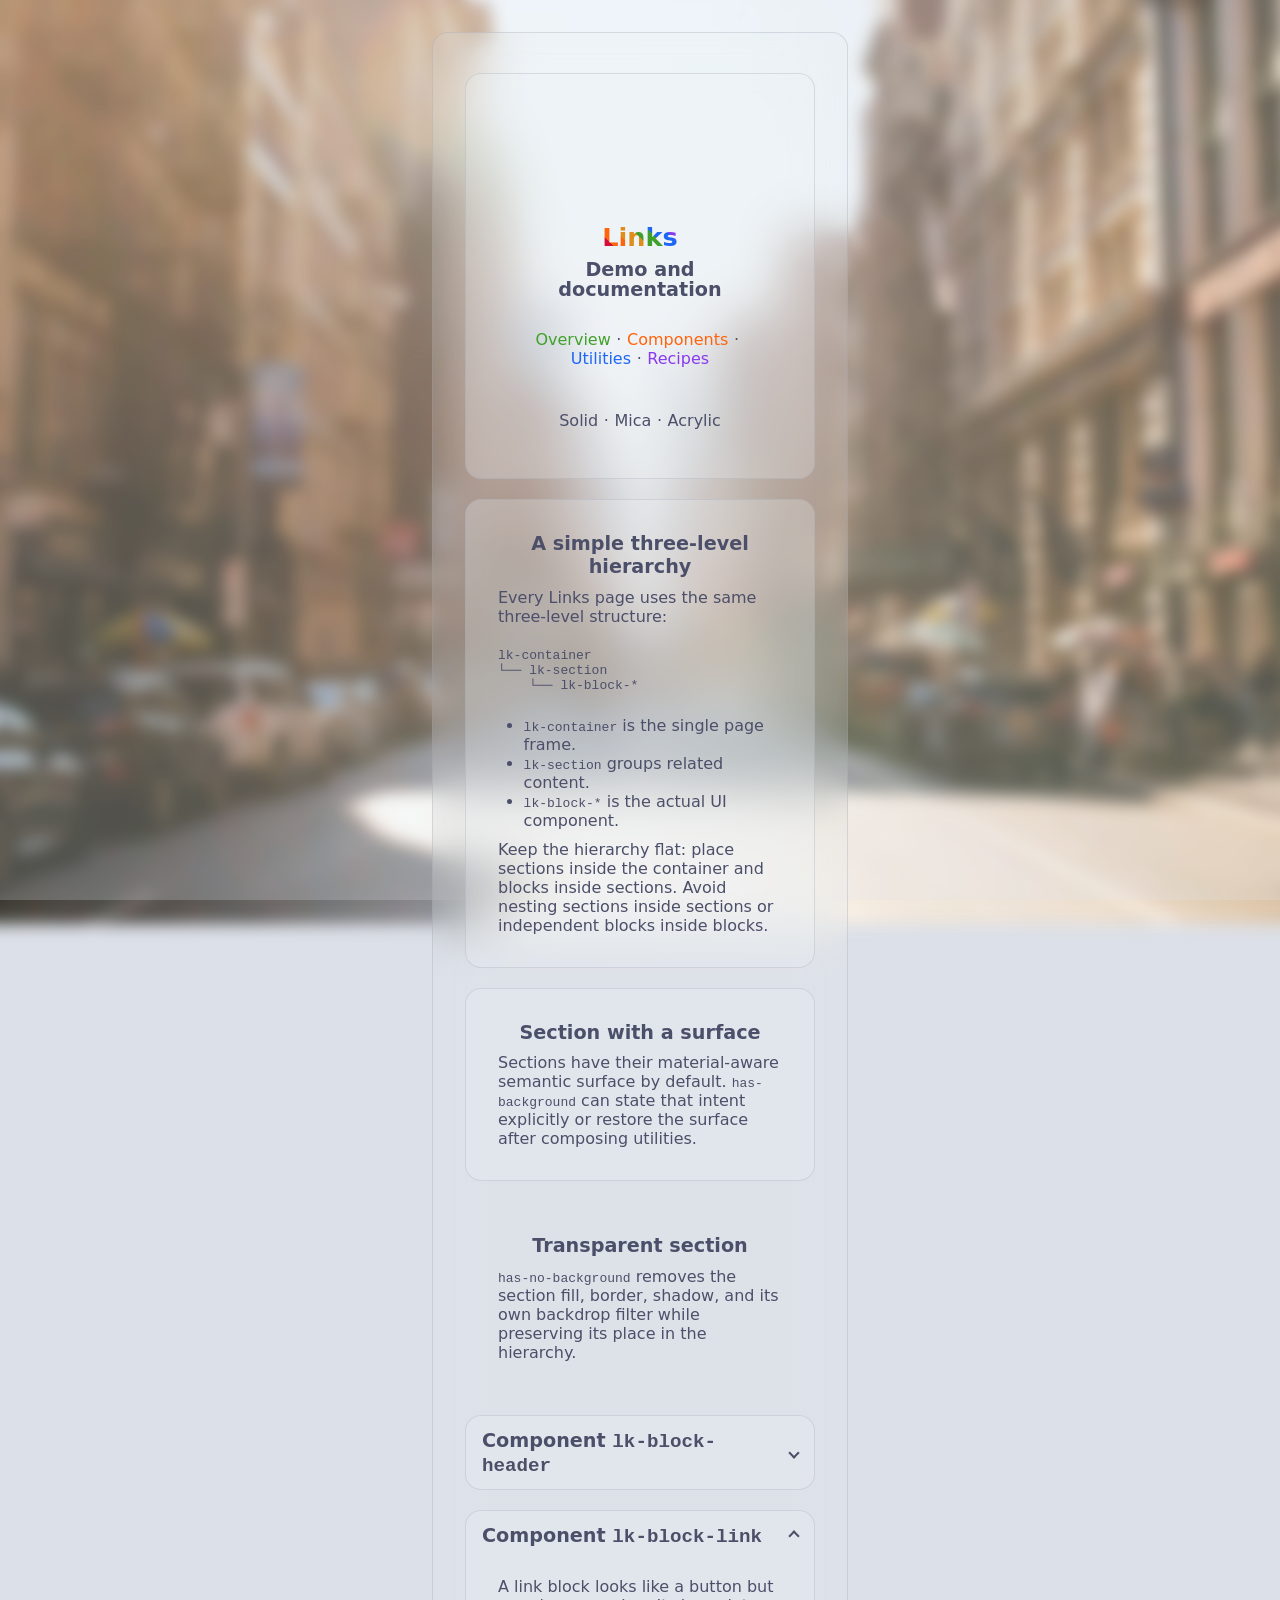
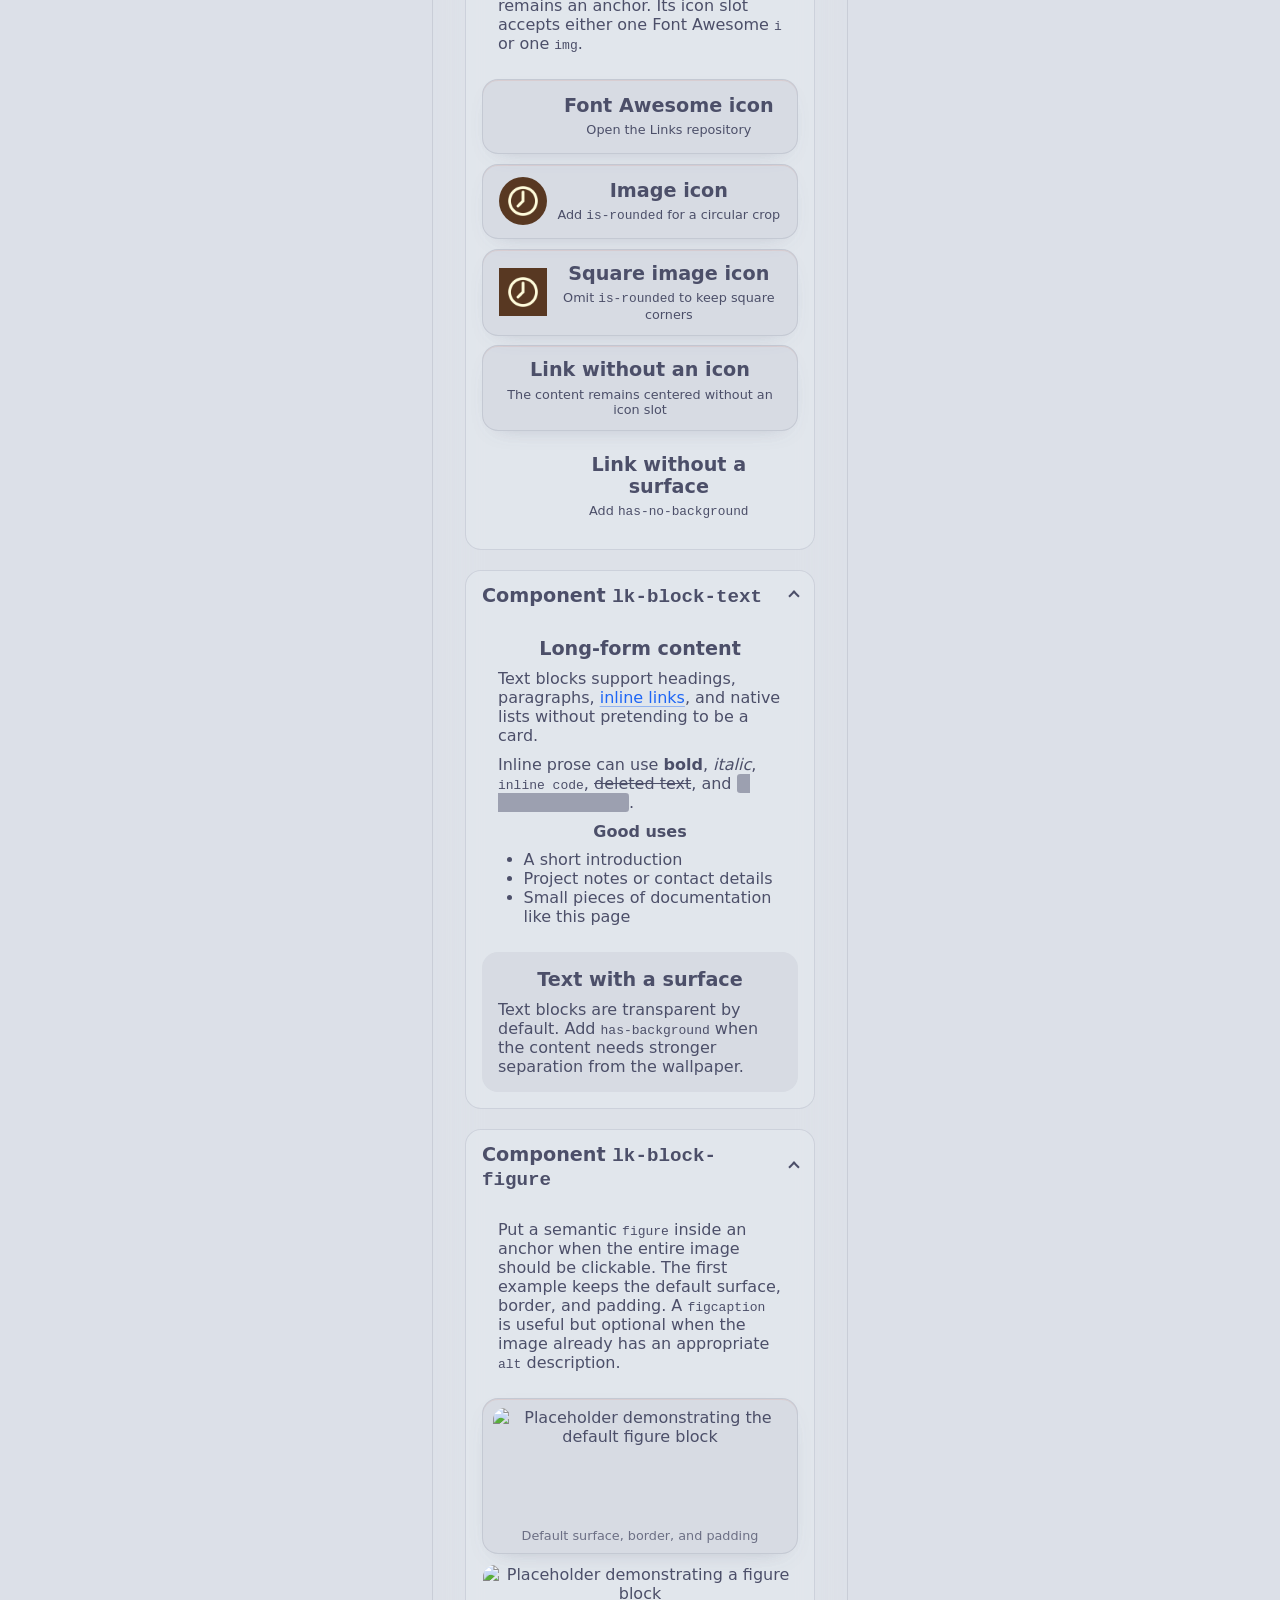
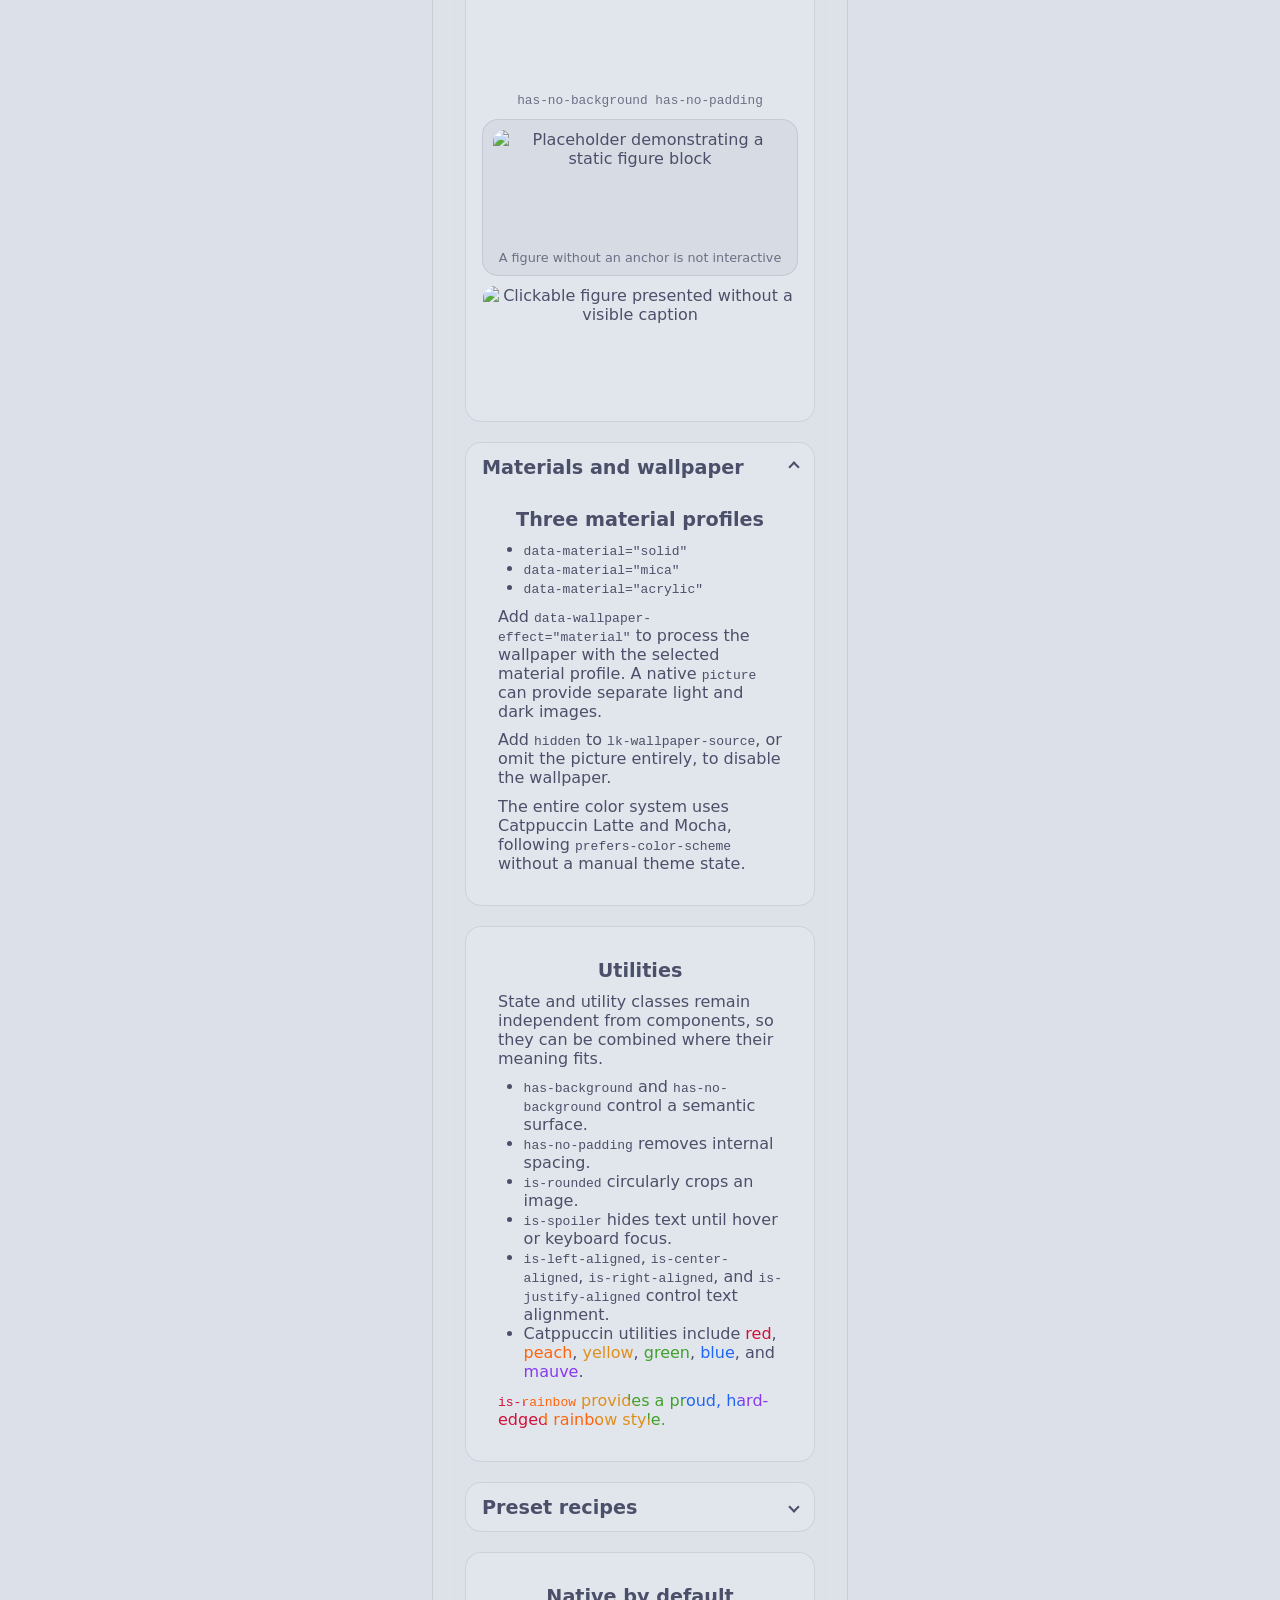
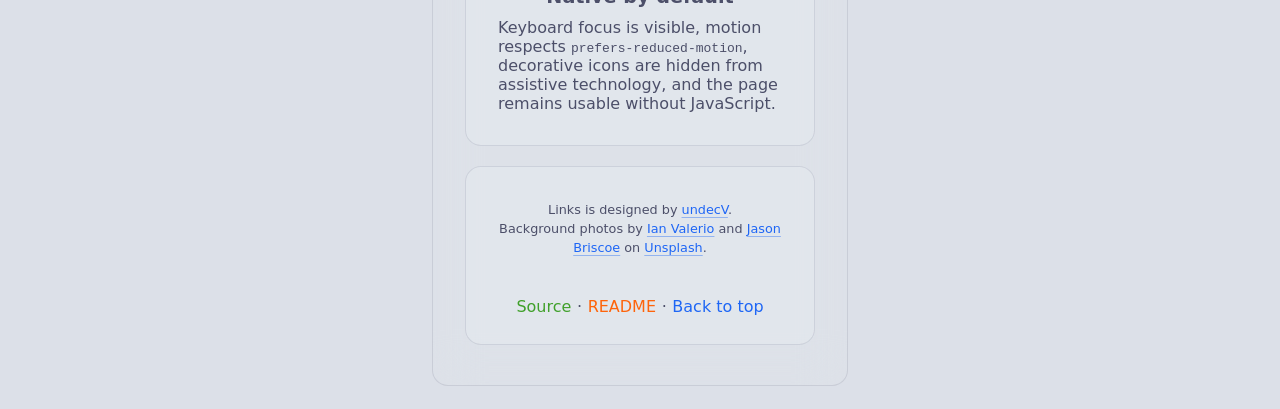
==== commit bea306df: "✨feat(details): animate native disclosures" ====
--- a/index.html
+++ b/index.html
@@ -150,251 +150,261 @@
 
       <details class="lk-section" id="components">
         <summary>Component <code>lk-block-header</code></summary>
-        <article class="lk-block-text">
-          <p>
-            A header may use either an image or a Font Awesome icon. Keep only
-            one child inside each <code>lk-block-icon</code> slot.
-          </p>
-        </article>
-
-        <header class="lk-block-header has-no-background">
-          <div class="lk-block-icon" aria-hidden="true">
-            <i class="fa-solid fa-user-astronaut is-peach"></i>
-          </div>
-          <div class="lk-block-content">
-            <h2>Icon header</h2>
-            <p>Useful when no avatar is available</p>
-          </div>
-        </header>
-
-        <header class="lk-block-header has-no-background">
-          <div class="lk-block-icon">
-            <img
-              class="is-rounded"
-              src="./assets/images/avatar.512.png"
-              width="96"
-              height="96"
-              alt="Example avatar"
-            />
-          </div>
-          <div class="lk-block-content">
-            <h2>Image header</h2>
-            <p>Use <code>is-rounded</code> for an avatar</p>
-          </div>
-        </header>
+        <div class="lk-details-content">
+          <article class="lk-block-text">
+            <p>
+              A header may use either an image or a Font Awesome icon. Keep only
+              one child inside each <code>lk-block-icon</code> slot.
+            </p>
+          </article>
+
+          <header class="lk-block-header has-no-background">
+            <div class="lk-block-icon" aria-hidden="true">
+              <i class="fa-solid fa-user-astronaut is-peach"></i>
+            </div>
+            <div class="lk-block-content">
+              <h2>Icon header</h2>
+              <p>Useful when no avatar is available</p>
+            </div>
+          </header>
+
+          <header class="lk-block-header has-no-background">
+            <div class="lk-block-icon">
+              <img
+                class="is-rounded"
+                src="./assets/images/avatar.512.png"
+                width="96"
+                height="96"
+                alt="Example avatar"
+              />
+            </div>
+            <div class="lk-block-content">
+              <h2>Image header</h2>
+              <p>Use <code>is-rounded</code> for an avatar</p>
+            </div>
+          </header>
+        </div>
       </details>
 
       <details class="lk-section" open>
         <summary>Component <code>lk-block-link</code></summary>
-        <article class="lk-block-text">
-          <p>
-            A link block looks like a button but remains an anchor. Its icon
-            slot accepts either one Font Awesome <code>i</code> or one
-            <code>img</code>.
-          </p>
-        </article>
-
-        <a
-          class="lk-block-link"
-          href="https://github.com/undecv/Links"
-          target="_blank"
-          rel="noopener noreferrer"
-        >
-          <span class="lk-block-icon" aria-hidden="true">
-            <i class="fa-brands fa-github"></i>
-          </span>
-          <div class="lk-block-content">
-            <h2>Font Awesome icon</h2>
-            <p>Open the Links repository</p>
-          </div>
-        </a>
-
-        <a
-          class="lk-block-link"
-          href="https://github.com/undecv"
-          target="_blank"
-          rel="noopener noreferrer"
-        >
-          <span class="lk-block-icon">
-            <img
-              class="is-rounded"
-              src="./assets/images/avatar.512.png"
-              width="48"
-              height="48"
-              alt=""
-            />
-          </span>
-          <div class="lk-block-content">
-            <h2>Image icon</h2>
-            <p>Add <code>is-rounded</code> for a circular crop</p>
-          </div>
-        </a>
-
-        <a
-          class="lk-block-link"
-          href="https://github.com/undecv"
-          target="_blank"
-          rel="noopener noreferrer"
-        >
-          <span class="lk-block-icon">
-            <img
-              src="./assets/images/avatar.512.png"
-              width="48"
-              height="48"
-              alt=""
-            />
-          </span>
-          <div class="lk-block-content">
-            <h2>Square image icon</h2>
-            <p>Omit <code>is-rounded</code> to keep square corners</p>
-          </div>
-        </a>
-
-        <a class="lk-block-link" href="#recipes">
-          <div class="lk-block-content">
-            <h2>Link without an icon</h2>
-            <p>The content remains centered without an icon slot</p>
-          </div>
-        </a>
-
-        <a class="lk-block-link has-no-background" href="#utilities">
-          <span class="lk-block-icon" aria-hidden="true">
-            <i class="fa-solid fa-border-none"></i>
-          </span>
-          <div class="lk-block-content">
-            <h2>Link without a surface</h2>
-            <p>Add <code>has-no-background</code></p>
-          </div>
-        </a>
+        <div class="lk-details-content">
+          <article class="lk-block-text">
+            <p>
+              A link block looks like a button but remains an anchor. Its icon
+              slot accepts either one Font Awesome <code>i</code> or one
+              <code>img</code>.
+            </p>
+          </article>
+
+          <a
+            class="lk-block-link"
+            href="https://github.com/undecv/Links"
+            target="_blank"
+            rel="noopener noreferrer"
+          >
+            <span class="lk-block-icon" aria-hidden="true">
+              <i class="fa-brands fa-github"></i>
+            </span>
+            <div class="lk-block-content">
+              <h2>Font Awesome icon</h2>
+              <p>Open the Links repository</p>
+            </div>
+          </a>
+
+          <a
+            class="lk-block-link"
+            href="https://github.com/undecv"
+            target="_blank"
+            rel="noopener noreferrer"
+          >
+            <span class="lk-block-icon">
+              <img
+                class="is-rounded"
+                src="./assets/images/avatar.512.png"
+                width="48"
+                height="48"
+                alt=""
+              />
+            </span>
+            <div class="lk-block-content">
+              <h2>Image icon</h2>
+              <p>Add <code>is-rounded</code> for a circular crop</p>
+            </div>
+          </a>
+
+          <a
+            class="lk-block-link"
+            href="https://github.com/undecv"
+            target="_blank"
+            rel="noopener noreferrer"
+          >
+            <span class="lk-block-icon">
+              <img
+                src="./assets/images/avatar.512.png"
+                width="48"
+                height="48"
+                alt=""
+              />
+            </span>
+            <div class="lk-block-content">
+              <h2>Square image icon</h2>
+              <p>Omit <code>is-rounded</code> to keep square corners</p>
+            </div>
+          </a>
+
+          <a class="lk-block-link" href="#recipes">
+            <div class="lk-block-content">
+              <h2>Link without an icon</h2>
+              <p>The content remains centered without an icon slot</p>
+            </div>
+          </a>
+
+          <a class="lk-block-link has-no-background" href="#utilities">
+            <span class="lk-block-icon" aria-hidden="true">
+              <i class="fa-solid fa-border-none"></i>
+            </span>
+            <div class="lk-block-content">
+              <h2>Link without a surface</h2>
+              <p>Add <code>has-no-background</code></p>
+            </div>
+          </a>
+        </div>
       </details>
 
       <details class="lk-section" open>
         <summary>Component <code>lk-block-text</code></summary>
-        <article class="lk-block-text">
-          <h2>Long-form content</h2>
-          <p>
-            Text blocks support headings, paragraphs,
-            <a href="https://github.com/undecv/Links">inline links</a>, and
-            native lists without pretending to be a card.
-          </p>
-          <p>
-            Inline prose can use <strong>bold</strong>, <em>italic</em>,
-            <code>inline code</code>, <del>deleted text</del>, and
-            <span class="is-spoiler" tabindex="0">a well-kept secret</span>.
-          </p>
-          <h3>Good uses</h3>
-          <ul>
-            <li>A short introduction</li>
-            <li>Project notes or contact details</li>
-            <li>Small pieces of documentation like this page</li>
-          </ul>
-        </article>
-        <article class="lk-block-text has-background">
-          <h2>Text with a surface</h2>
-          <p>
-            Text blocks are transparent by default. Add
-            <code>has-background</code> when the content needs stronger
-            separation from the wallpaper.
-          </p>
-        </article>
+        <div class="lk-details-content">
+          <article class="lk-block-text">
+            <h2>Long-form content</h2>
+            <p>
+              Text blocks support headings, paragraphs,
+              <a href="https://github.com/undecv/Links">inline links</a>, and
+              native lists without pretending to be a card.
+            </p>
+            <p>
+              Inline prose can use <strong>bold</strong>, <em>italic</em>,
+              <code>inline code</code>, <del>deleted text</del>, and
+              <span class="is-spoiler" tabindex="0">a well-kept secret</span>.
+            </p>
+            <h3>Good uses</h3>
+            <ul>
+              <li>A short introduction</li>
+              <li>Project notes or contact details</li>
+              <li>Small pieces of documentation like this page</li>
+            </ul>
+          </article>
+          <article class="lk-block-text has-background">
+            <h2>Text with a surface</h2>
+            <p>
+              Text blocks are transparent by default. Add
+              <code>has-background</code> when the content needs stronger
+              separation from the wallpaper.
+            </p>
+          </article>
+        </div>
       </details>
 
       <details class="lk-section" open>
         <summary>Component <code>lk-block-figure</code></summary>
-        <article class="lk-block-text">
-          <p>
-            Put a semantic <code>figure</code> inside an anchor when the entire
-            image should be clickable. The first example keeps the default
-            surface, border, and padding. A <code>figcaption</code> is useful
-            but optional when the image already has an appropriate
-            <code>alt</code> description.
-          </p>
-        </article>
-        <a
-          class="lk-block-figure"
-          href="https://github.com/undecv/Links"
-          target="_blank"
-          rel="noopener noreferrer"
-        >
-          <figure>
+        <div class="lk-details-content">
+          <article class="lk-block-text">
+            <p>
+              Put a semantic <code>figure</code> inside an anchor when the entire
+              image should be clickable. The first example keeps the default
+              surface, border, and padding. A <code>figcaption</code> is useful
+              but optional when the image already has an appropriate
+              <code>alt</code> description.
+            </p>
+          </article>
+          <a
+            class="lk-block-figure"
+            href="https://github.com/undecv/Links"
+            target="_blank"
+            rel="noopener noreferrer"
+          >
+            <figure>
+              <img
+                src="https://placehold.co/640x240/8839ef/eff1f5?text=Default+figure"
+                width="640"
+                height="240"
+                alt="Placeholder demonstrating the default figure block"
+              />
+              <figcaption>Default surface, border, and padding</figcaption>
+            </figure>
+          </a>
+          <a
+            class="lk-block-figure has-no-background has-no-padding"
+            href="https://github.com/undecv/Links"
+            target="_blank"
+            rel="noopener noreferrer"
+          >
+            <figure>
+              <img
+                src="https://placehold.co/640x240/8839ef/eff1f5?text=lk-block-figure"
+                width="640"
+                height="240"
+                alt="Placeholder demonstrating a figure block"
+              />
+              <figcaption>
+                <code>has-no-background has-no-padding</code>
+              </figcaption>
+            </figure>
+          </a>
+
+          <figure class="lk-block-figure">
             <img
-              src="https://placehold.co/640x240/8839ef/eff1f5?text=Default+figure"
+              src="https://placehold.co/640x240/8839ef/eff1f5?text=Static+figure"
               width="640"
               height="240"
-              alt="Placeholder demonstrating the default figure block"
+              alt="Placeholder demonstrating a static figure block"
             />
-            <figcaption>Default surface, border, and padding</figcaption>
+            <figcaption>A figure without an anchor is not interactive</figcaption>
           </figure>
-        </a>
-        <a
-          class="lk-block-figure has-no-background has-no-padding"
-          href="https://github.com/undecv/Links"
-          target="_blank"
-          rel="noopener noreferrer"
-        >
-          <figure>
-            <img
-              src="https://placehold.co/640x240/8839ef/eff1f5?text=lk-block-figure"
-              width="640"
-              height="240"
-              alt="Placeholder demonstrating a figure block"
-            />
-            <figcaption>
-              <code>has-no-background has-no-padding</code>
-            </figcaption>
-          </figure>
-        </a>
-
-        <figure class="lk-block-figure">
-          <img
-            src="https://placehold.co/640x240/8839ef/eff1f5?text=Static+figure"
-            width="640"
-            height="240"
-            alt="Placeholder demonstrating a static figure block"
-          />
-          <figcaption>A figure without an anchor is not interactive</figcaption>
-        </figure>
-
-        <a
-          class="lk-block-figure has-no-background has-no-padding"
-          href="https://github.com/undecv/Links"
-          target="_blank"
-          rel="noopener noreferrer"
-        >
-          <figure>
-            <img
-              src="https://placehold.co/640x240/8839ef/eff1f5?text=Image+without+caption"
-              width="640"
-              height="240"
-              alt="Clickable figure presented without a visible caption"
-            />
-          </figure>
-        </a>
+
+          <a
+            class="lk-block-figure has-no-background has-no-padding"
+            href="https://github.com/undecv/Links"
+            target="_blank"
+            rel="noopener noreferrer"
+          >
+            <figure>
+              <img
+                src="https://placehold.co/640x240/8839ef/eff1f5?text=Image+without+caption"
+                width="640"
+                height="240"
+                alt="Clickable figure presented without a visible caption"
+              />
+            </figure>
+          </a>
+        </div>
       </details>
 
       <details class="lk-section" open>
         <summary>Materials and wallpaper</summary>
-        <article class="lk-block-text">
-          <h2>Three material profiles</h2>
-          <ul>
-            <li><code>data-material="solid"</code></li>
-            <li><code>data-material="mica"</code></li>
-            <li><code>data-material="acrylic"</code></li>
-          </ul>
-          <p>
-            Add <code>data-wallpaper-effect="material"</code> to process the
-            wallpaper with the selected material profile. A native
-            <code>picture</code> can provide separate light and dark images.
-          </p>
-          <p>
-            Add <code>hidden</code> to <code>lk-wallpaper-source</code>, or
-            omit the picture entirely, to disable the wallpaper.
-          </p>
-          <p>
-            The entire color system uses Catppuccin Latte and Mocha, following
-            <code>prefers-color-scheme</code> without a manual theme state.
-          </p>
-        </article>
+        <div class="lk-details-content">
+          <article class="lk-block-text">
+            <h2>Three material profiles</h2>
+            <ul>
+              <li><code>data-material="solid"</code></li>
+              <li><code>data-material="mica"</code></li>
+              <li><code>data-material="acrylic"</code></li>
+            </ul>
+            <p>
+              Add <code>data-wallpaper-effect="material"</code> to process the
+              wallpaper with the selected material profile. A native
+              <code>picture</code> can provide separate light and dark images.
+            </p>
+            <p>
+              Add <code>hidden</code> to <code>lk-wallpaper-source</code>, or
+              omit the picture entirely, to disable the wallpaper.
+            </p>
+            <p>
+              The entire color system uses Catppuccin Latte and Mocha, following
+              <code>prefers-color-scheme</code> without a manual theme state.
+            </p>
+          </article>
+        </div>
       </details>
 
       <section class="lk-section" aria-labelledby="utilities">
@@ -437,169 +447,171 @@
 
       <details class="lk-section" id="recipes">
         <summary>Preset recipes</summary>
-        <article class="lk-block-text">
-          <h2>Copy, replace, and serve</h2>
-          <p>
-            These ready-made links preserve the larger example menu. Replace
-            the placeholder URLs and labels with your own content, then remove
-            any recipes you do not need.
-          </p>
-        </article>
-
-        <a
-          class="lk-block-link"
-          href="https://t.me/"
-          target="_blank"
-          rel="noopener noreferrer"
-        >
-          <span class="lk-block-icon" aria-hidden="true">
-            <i class="fa-brands fa-telegram"></i>
-          </span>
-          <div class="lk-block-content">
-            <h2>Join my Telegram</h2>
-            <p>Chat with me on Telegram</p>
-          </div>
-        </a>
-
-        <a
-          class="lk-block-link"
-          href="https://linkedin.com/"
-          target="_blank"
-          rel="noopener noreferrer"
-        >
-          <span class="lk-block-icon" aria-hidden="true">
-            <i class="fa-brands fa-linkedin"></i>
-          </span>
-          <div class="lk-block-content">
-            <h2>Connect on LinkedIn</h2>
-            <p>Expand your professional network</p>
-          </div>
-        </a>
-
-        <a
-          class="lk-block-link"
-          href="https://line.me/"
-          target="_blank"
-          rel="noopener noreferrer"
-        >
-          <span class="lk-block-icon" aria-hidden="true">
-            <i class="fa-brands fa-line"></i>
-          </span>
-          <div class="lk-block-content">
-            <h2>Connect with me on LINE</h2>
-            <p>Chat with me on LINE</p>
-          </div>
-        </a>
-
-        <a
-          class="lk-block-link"
-          href="https://github.com/"
-          target="_blank"
-          rel="noopener noreferrer"
-        >
-          <span class="lk-block-icon" aria-hidden="true">
-            <i class="fa-brands fa-github"></i>
-          </span>
-          <div class="lk-block-content">
-            <h2>Check my GitHub</h2>
-            <p>Explore my projects and contributions</p>
-          </div>
-        </a>
-
-        <a
-          class="lk-block-link"
-          href="https://orcid.org/0000-0000-0000-0000"
-          target="_blank"
-          rel="noopener noreferrer"
-        >
-          <span class="lk-block-icon" aria-hidden="true">
-            <i class="fa-brands fa-orcid"></i>
-          </span>
-          <div class="lk-block-content">
-            <h2>View my ORCID profile</h2>
-            <p>Discover my research contributions</p>
-          </div>
-        </a>
-
-        <a
-          class="lk-block-link"
-          href="https://example.com/blog/"
-          target="_blank"
-          rel="noopener noreferrer"
-        >
-          <span class="lk-block-icon" aria-hidden="true">
-            <i class="fa-solid fa-blog"></i>
-          </span>
-          <div class="lk-block-content">
-            <h2>Visit my Blog</h2>
-            <p>Read my latest articles and thoughts</p>
-          </div>
-        </a>
-
-        <a
-          class="lk-block-link"
-          href="https://m.me/"
-          target="_blank"
-          rel="noopener noreferrer"
-        >
-          <span class="lk-block-icon" aria-hidden="true">
-            <i class="fa-brands fa-facebook-messenger"></i>
-          </span>
-          <div class="lk-block-content">
-            <h2>Connect on Messenger</h2>
-            <p>Chat with me on Messenger</p>
-          </div>
-        </a>
-
-        <a
-          class="lk-block-link"
-          href="https://www.facebook.com/"
-          target="_blank"
-          rel="noopener noreferrer"
-        >
-          <span class="lk-block-icon" aria-hidden="true">
-            <i class="fa-brands fa-facebook"></i>
-          </span>
-          <div class="lk-block-content">
-            <h2>Follow me on Facebook</h2>
-            <p>Keep up with my latest updates</p>
-          </div>
-        </a>
-
-        <a
-          class="lk-block-link"
-          href="https://www.instagram.com/"
-          target="_blank"
-          rel="noopener noreferrer"
-        >
-          <span class="lk-block-icon" aria-hidden="true">
-            <i class="fa-brands fa-instagram"></i>
-          </span>
-          <div class="lk-block-content">
-            <h2>Follow me on Instagram</h2>
-            <p>Explore my latest photos and stories</p>
-          </div>
-        </a>
-
-        <a class="lk-block-link" href="mailto:firstname@example.com">
-          <span class="lk-block-icon" aria-hidden="true">
-            <i class="fa-solid fa-envelope"></i>
-          </span>
-          <div class="lk-block-content">
-            <h2>Email me</h2>
-            <p>firstname@example.com</p>
-          </div>
-        </a>
-
-        <a class="lk-block-link" href="tel:+886900000000">
-          <span class="lk-block-icon" aria-hidden="true">
-            <i class="fa-solid fa-phone"></i>
-          </span>
-          <div class="lk-block-content">
-            <h2>Call me</h2>
-            <p>+886-900-000-000</p>
-          </div>
-        </a>
+        <div class="lk-details-content">
+          <article class="lk-block-text">
+            <h2>Copy, replace, and serve</h2>
+            <p>
+              These ready-made links preserve the larger example menu. Replace
+              the placeholder URLs and labels with your own content, then remove
+              any recipes you do not need.
+            </p>
+          </article>
+
+          <a
+            class="lk-block-link"
+            href="https://t.me/"
+            target="_blank"
+            rel="noopener noreferrer"
+          >
+            <span class="lk-block-icon" aria-hidden="true">
+              <i class="fa-brands fa-telegram"></i>
+            </span>
+            <div class="lk-block-content">
+              <h2>Join my Telegram</h2>
+              <p>Chat with me on Telegram</p>
+            </div>
+          </a>
+
+          <a
+            class="lk-block-link"
+            href="https://linkedin.com/"
+            target="_blank"
+            rel="noopener noreferrer"
+          >
+            <span class="lk-block-icon" aria-hidden="true">
+              <i class="fa-brands fa-linkedin"></i>
+            </span>
+            <div class="lk-block-content">
+              <h2>Connect on LinkedIn</h2>
+              <p>Expand your professional network</p>
+            </div>
+          </a>
+
+          <a
+            class="lk-block-link"
+            href="https://line.me/"
+            target="_blank"
+            rel="noopener noreferrer"
+          >
+            <span class="lk-block-icon" aria-hidden="true">
+              <i class="fa-brands fa-line"></i>
+            </span>
+            <div class="lk-block-content">
+              <h2>Connect with me on LINE</h2>
+              <p>Chat with me on LINE</p>
+            </div>
+          </a>
+
+          <a
+            class="lk-block-link"
+            href="https://github.com/"
+            target="_blank"
+            rel="noopener noreferrer"
+          >
+            <span class="lk-block-icon" aria-hidden="true">
+              <i class="fa-brands fa-github"></i>
+            </span>
+            <div class="lk-block-content">
+              <h2>Check my GitHub</h2>
+              <p>Explore my projects and contributions</p>
+            </div>
+          </a>
+
+          <a
+            class="lk-block-link"
+            href="https://orcid.org/0000-0000-0000-0000"
+            target="_blank"
+            rel="noopener noreferrer"
+          >
+            <span class="lk-block-icon" aria-hidden="true">
+              <i class="fa-brands fa-orcid"></i>
+            </span>
+            <div class="lk-block-content">
+              <h2>View my ORCID profile</h2>
+              <p>Discover my research contributions</p>
+            </div>
+          </a>
+
+          <a
+            class="lk-block-link"
+            href="https://example.com/blog/"
+            target="_blank"
+            rel="noopener noreferrer"
+          >
+            <span class="lk-block-icon" aria-hidden="true">
+              <i class="fa-solid fa-blog"></i>
+            </span>
+            <div class="lk-block-content">
+              <h2>Visit my Blog</h2>
+              <p>Read my latest articles and thoughts</p>
+            </div>
+          </a>
+
+          <a
+            class="lk-block-link"
+            href="https://m.me/"
+            target="_blank"
+            rel="noopener noreferrer"
+          >
+            <span class="lk-block-icon" aria-hidden="true">
+              <i class="fa-brands fa-facebook-messenger"></i>
+            </span>
+            <div class="lk-block-content">
+              <h2>Connect on Messenger</h2>
+              <p>Chat with me on Messenger</p>
+            </div>
+          </a>
+
+          <a
+            class="lk-block-link"
+            href="https://www.facebook.com/"
+            target="_blank"
+            rel="noopener noreferrer"
+          >
+            <span class="lk-block-icon" aria-hidden="true">
+              <i class="fa-brands fa-facebook"></i>
+            </span>
+            <div class="lk-block-content">
+              <h2>Follow me on Facebook</h2>
+              <p>Keep up with my latest updates</p>
+            </div>
+          </a>
+
+          <a
+            class="lk-block-link"
+            href="https://www.instagram.com/"
+            target="_blank"
+            rel="noopener noreferrer"
+          >
+            <span class="lk-block-icon" aria-hidden="true">
+              <i class="fa-brands fa-instagram"></i>
+            </span>
+            <div class="lk-block-content">
+              <h2>Follow me on Instagram</h2>
+              <p>Explore my latest photos and stories</p>
+            </div>
+          </a>
+
+          <a class="lk-block-link" href="mailto:firstname@example.com">
+            <span class="lk-block-icon" aria-hidden="true">
+              <i class="fa-solid fa-envelope"></i>
+            </span>
+            <div class="lk-block-content">
+              <h2>Email me</h2>
+              <p>firstname@example.com</p>
+            </div>
+          </a>
+
+          <a class="lk-block-link" href="tel:+886900000000">
+            <span class="lk-block-icon" aria-hidden="true">
+              <i class="fa-solid fa-phone"></i>
+            </span>
+            <div class="lk-block-content">
+              <h2>Call me</h2>
+              <p>+886-900-000-000</p>
+            </div>
+          </a>
+        </div>
       </details>
 
       <section class="lk-section" aria-labelledby="accessibility">
--- a/assets/css/links.css
+++ b/assets/css/links.css
@@ -595,13 +595,26 @@
     transform: translateY(-50%) rotate(225deg);
   }
   details.lk-section::details-content {
+    display: grid;
+    grid-template-rows: 0fr;
+    opacity: 0;
+    transition: grid-template-rows 220ms ease, opacity 160ms ease, content-visibility 220ms allow-discrete;
+  }
+  details.lk-section[open]::details-content {
+    grid-template-rows: 1fr;
+    opacity: 1;
+  }
+  details.lk-section > .lk-details-content {
     display: flex;
     flex-direction: column;
     align-items: center;
+    min-block-size: 0;
+    overflow: hidden;
     padding-inline: 1rem;
     gap: 0.6rem;
-  }
-  details.lk-section[open]::details-content {
+    transition: padding-block-end 220ms ease;
+  }
+  details.lk-section[open] > .lk-details-content {
     padding-block-end: 1rem;
   }
 }
@@ -857,5 +870,8 @@
       animation-duration: 0s;
       animation-iteration-count: 1;
     }
+    details::details-content {
+      transition-duration: 0s;
+    }
   }
 }/*# sourceMappingURL=links.css.map */
